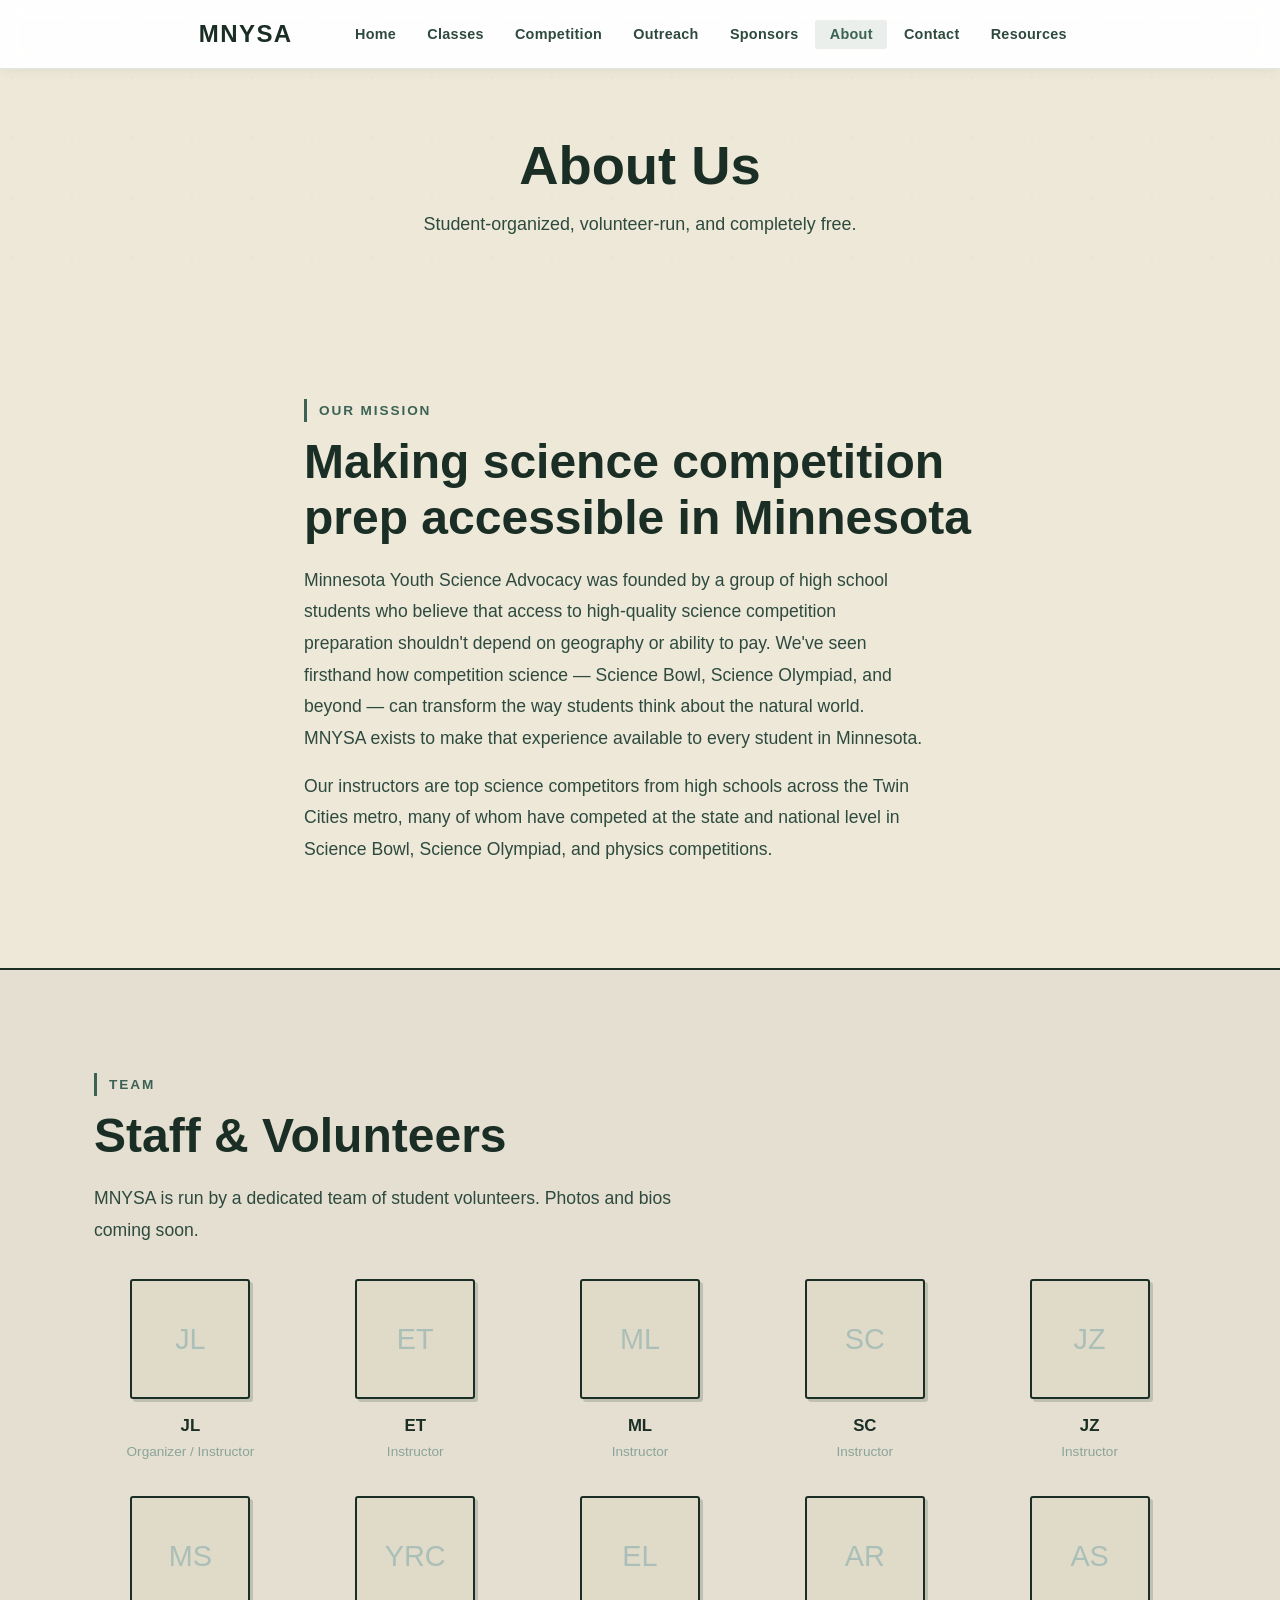
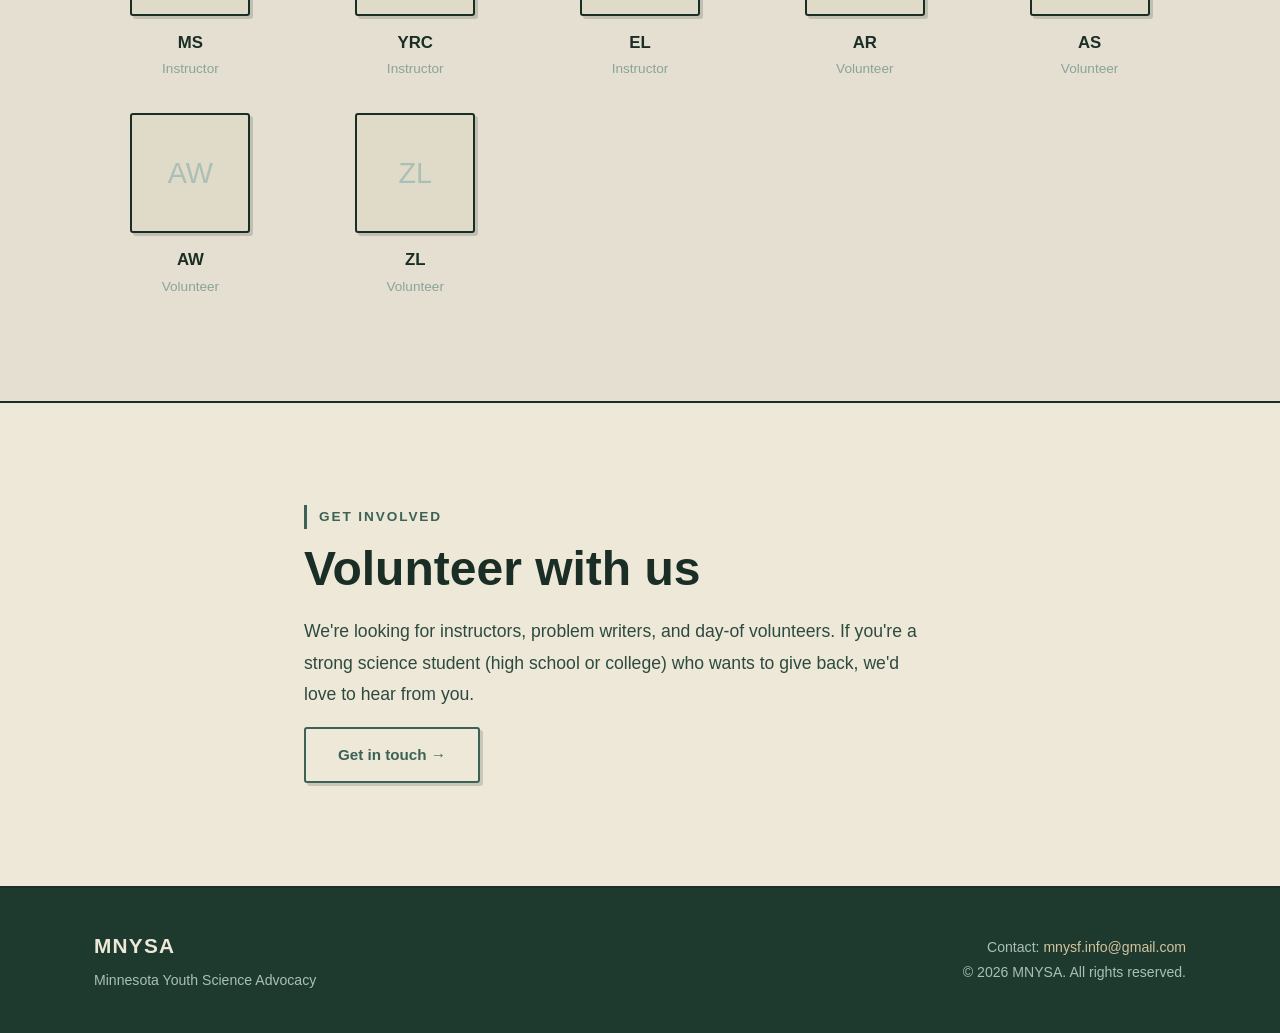
==== about.html @ e08ee631 "4.22 second" ====
<!DOCTYPE html>
<html lang="en">
<head>
    <meta charset="UTF-8">
    <meta name="viewport" content="width=device-width, initial-scale=1.0">
    <title>About — MNYSA</title>
    <link rel="stylesheet" href="styles.css">
    <link rel="stylesheet" href="https://cdn.jsdelivr.net/npm/aos@2.3.4/dist/aos.css">
    <!-- Helvetica Neue / system font stack -->
</head>
<body>
    <nav class="navbar">
        <div class="nav-inner">
            <a href="index.html" class="nav-logo"><span class="logo-mark">MNYSA</span></a>
            <button class="nav-toggle" aria-label="Toggle menu"><span></span><span></span><span></span></button>
            <ul class="nav-links">
                <li><a href="index.html">Home</a></li>
                <li><a href="classes.html">Classes</a></li>
                <li><a href="competition.html">Competition</a></li>
                <li><a href="outreach.html">Outreach</a></li>
                <li><a href="sponsors.html">Sponsors</a></li>
                <li><a href="about.html" class="active">About</a></li>
                <li><a href="contact.html">Contact</a></li>
                <li><a href="resources.html">Resources</a></li>
            </ul>
        </div>
    </nav>

    <div class="page-header">
        <div class="hero-bg-pattern"></div>
        <div class="page-header-content">
            <h1>About Us</h1>
            <p>Student-organized, volunteer-run, and completely free.</p>
        </div>
    </div>

    <section class="content-section">
        <div class="content-narrow">
            <p class="section-eyebrow">Our Mission</p>
            <h2 class="section-heading">Making science competition prep accessible in Minnesota</h2>
            <p class="body-text">Minnesota Youth Science Advocacy was founded by a group of high school students who believe that access to high-quality science competition preparation shouldn't depend on geography or ability to pay. We've seen firsthand how competition science — Science Bowl, Science Olympiad, and beyond — can transform the way students think about the natural world. MNYSA exists to make that experience available to every student in Minnesota.</p>
            <p class="body-text" style="margin-top: 1rem;">Our instructors are top science competitors from high schools across the Twin Cities metro, many of whom have competed at the state and national level in Science Bowl, Science Olympiad, and physics competitions.</p>
        </div>
    </section>

    <section class="content-section">
        <div class="container">
            <p class="section-eyebrow">Team</p>
            <h2 class="section-heading">Staff &amp; Volunteers</h2>
            <p class="body-text">MNYSA is run by a dedicated team of student volunteers. Photos and bios coming soon.</p>

            <div class="staff-grid">
                <!-- Replace these placeholders with real staff as you confirm volunteers -->
                <div class="staff-card">
                    <div class="staff-photo-placeholder">JL</div>
                    <h3>JL</h3>
                    <p>Organizer / Instructor</p>
                </div>
                <div class="staff-card">
                    <div class="staff-photo-placeholder">ET</div>
                    <h3>ET</h3>
                    <p>Instructor</p>
                </div>
                <div class="staff-card">
                    <div class="staff-photo-placeholder">ML</div>
                    <h3>ML</h3>
                    <p>Instructor</p>
                </div>
                <div class="staff-card">
                    <div class="staff-photo-placeholder">SC</div>
                    <h3>SC</h3>
                    <p>Instructor</p>
                </div>
                <div class="staff-card">
                    <div class="staff-photo-placeholder">JZ</div>
                    <h3>JZ</h3>
                    <p>Instructor</p>
                </div>
                <div class="staff-card">
                    <div class="staff-photo-placeholder">MS</div>
                    <h3>MS</h3>
                    <p>Instructor</p>
                </div>
                <div class="staff-card">
                    <div class="staff-photo-placeholder">YRC</div>
                    <h3>YRC</h3>
                    <p>Instructor</p>
                </div>
                <div class="staff-card">
                    <div class="staff-photo-placeholder">EL</div>
                    <h3>EL</h3>
                    <p>Instructor</p>
                </div>
                <div class="staff-card">
                    <div class="staff-photo-placeholder">AR</div>
                    <h3>AR</h3>
                    <p>Volunteer</p>
                </div>
                <div class="staff-card">
                    <div class="staff-photo-placeholder">AS</div>
                    <h3>AS</h3>
                    <p>Volunteer</p>
                </div>
                <div class="staff-card">
                    <div class="staff-photo-placeholder">AW</div>
                    <h3>AW</h3>
                    <p>Volunteer</p>
                </div>
                <div class="staff-card">
                    <div class="staff-photo-placeholder">ZL</div>
                    <h3>ZL</h3>
                    <p>Volunteer</p>
                </div>
            </div>
        </div>
    </section>

    <section class="content-section">
        <div class="content-narrow">
            <p class="section-eyebrow">Get Involved</p>
            <h2 class="section-heading">Volunteer with us</h2>
            <p class="body-text">We're looking for instructors, problem writers, and day-of volunteers. If you're a strong science student (high school or college) who wants to give back, we'd love to hear from you.</p>
            <a href="contact.html" class="btn btn-secondary" style="margin-top: 1rem;">Get in touch &rarr;</a>
        </div>
    </section>

    <footer class="footer">
        <div class="container footer-inner">
            <div class="footer-left">
                <span class="logo-mark">MNYSA</span>
                <p>Minnesota Youth Science Advocacy</p>
            </div>
            <div class="footer-right">
                <p>Contact: <a href="mailto:mnysf.info@gmail.com">mnysf.info@gmail.com</a></p>
                <p>&copy; 2026 MNYSA. All rights reserved.</p>
            </div>
        </div>
    </footer>
    <script src="https://cdn.jsdelivr.net/npm/aos@2.3.4/dist/aos.js"></script>
    <script src="main.js"></script>
</body>
</html>
---- styles.css ----
/* ======================================================
   MNYSA — Minnesota Youth Science Advocacy
   Soft Brutalism × Editorial Bone
   Palette: Forest Green, Sage, Sand, Warm Bone
   Typography: Playfair Display + Source Serif 4 + DM Sans
   ====================================================== */

:root {
    /* Core Palette — warm bone/yellowish backgrounds */
    --cream:        #EDE8D8;
    --cream-dark:   #E0DAC8;
    --terracotta:   #3B6255;
    --terracotta-d: #2D4D42;
    --gold:         #D2C49E;
    --gold-muted:   #C4B68E;
    --espresso:     #1E3A2F;
    --espresso-l:   #2E4A3F;
    --warm-gray:    #8BA49A;
    --warm-gray-l:  #AABFB7;
    --parchment:    #E4DFD0;
    --ink:          #1A2E25;

    /* Brutalism accents */
    --border-thick: 2.5px solid var(--ink);
    --border-medium: 2px solid rgba(30, 58, 47, 0.15);
    --shadow-brutal: 4px 4px 0 var(--ink);
    --shadow-brutal-sm: 3px 3px 0 rgba(30, 58, 47, 0.18);
    --shadow-brutal-hover: 6px 6px 0 var(--ink);

    /* Typography */
    --font-display: 'Helvetica Neue', Helvetica, Arial, sans-serif;
    --font-body:    'Helvetica Neue', Helvetica, Arial, sans-serif;
    --font-ui:      'Helvetica Neue', Helvetica, Arial, sans-serif;

    /* Spacing */
    --section-pad: clamp(3.5rem, 8vw, 7rem);
    --container-max: 1140px;

    /* Misc */
    --radius: 3px;
    --radius-lg: 6px;
    --transition: 0.25s ease;
}

/* ---- Reset & Base ---- */
*, *::before, *::after { box-sizing: border-box; margin: 0; padding: 0; }

html { scroll-behavior: smooth; }

body {
    font-family: var(--font-body);
    color: var(--espresso);
    background: var(--cream);
    font-size: 18px;
    line-height: 1.75;
    -webkit-font-smoothing: antialiased;
}

img { max-width: 100%; display: block; }
a { color: var(--terracotta); text-decoration: none; transition: color var(--transition); }
a:hover { color: var(--terracotta-d); }

ul { list-style: none; }

.container {
    max-width: var(--container-max);
    margin: 0 auto;
    padding: 0 1.5rem;
}

/* ---- Typography ---- */
.section-eyebrow {
    font-family: var(--font-ui);
    font-weight: 700;
    font-size: 0.85rem;
    letter-spacing: 0.14em;
    text-transform: uppercase;
    color: var(--terracotta);
    margin-bottom: 0.75rem;
    border-left: 3px solid var(--terracotta);
    padding-left: 0.75rem;
}

.section-heading {
    font-family: var(--font-display);
    font-weight: 700;
    font-size: clamp(2rem, 4.5vw, 3rem);
    line-height: 1.15;
    color: var(--ink);
    margin-bottom: 1.25rem;
}

.body-text {
    font-family: var(--font-body);
    font-size: 1.1rem;
    line-height: 1.8;
    color: var(--espresso-l);
    max-width: 620px;
}

/* ---- Buttons ---- */
.btn {
    display: inline-block;
    font-family: var(--font-ui);
    font-weight: 600;
    font-size: 0.95rem;
    padding: 0.8rem 2rem;
    border-radius: var(--radius);
    transition: all var(--transition);
    cursor: pointer;
    border: 2px solid var(--ink);
}

.btn-primary {
    background: var(--terracotta);
    color: #fff;
    border-color: var(--terracotta);
    box-shadow: var(--shadow-brutal-sm);
}
.btn-primary:hover {
    background: var(--terracotta-d);
    color: #fff;
    transform: translate(-2px, -2px);
    box-shadow: var(--shadow-brutal-hover);
}

.btn-secondary {
    background: transparent;
    color: var(--terracotta);
    border: 2px solid var(--terracotta);
    box-shadow: var(--shadow-brutal-sm);
}
.btn-secondary:hover {
    background: var(--terracotta);
    color: #fff;
    transform: translate(-2px, -2px);
    box-shadow: var(--shadow-brutal-hover);
}

/* ---- Navbar ---- */
.navbar {
    position: fixed;
    top: 0;
    left: 0;
    right: 0;
    z-index: 1000;
    background: rgba(255, 255, 255, 0.96);
    backdrop-filter: blur(8px);
    -webkit-backdrop-filter: blur(8px);
    border-bottom: 1.5px solid rgba(30, 58, 47, 0.12);
    box-shadow: 0 1px 12px rgba(30, 58, 47, 0.06);
}

.nav-inner {
    max-width: var(--container-max);
    margin: 0 auto;
    padding: 0 1.5rem;
    display: flex;
    align-items: center;
    justify-content: center;
    height: 68px;
    gap: 3rem;
}

.nav-logo { display: flex; align-items: center; gap: 0.5rem; }

.logo-mark {
    font-family: var(--font-display);
    font-weight: 700;
    font-size: 1.5rem;
    color: var(--ink);
    letter-spacing: 0.06em;
}

.nav-links {
    display: flex;
    gap: 0.15rem;
    align-items: center;
}

.nav-links a {
    font-family: var(--font-ui);
    font-weight: 600;
    font-size: 0.9rem;
    color: var(--espresso-l);
    padding: 0.4rem 0.9rem;
    border-radius: var(--radius);
    transition: all var(--transition);
    letter-spacing: 0.02em;
}

.nav-links a:hover,
.nav-links a.active {
    color: var(--terracotta);
    background: rgba(59, 98, 85, 0.1);
}

.nav-toggle { display: none; background: none; border: none; cursor: pointer; padding: 0.5rem; }
.nav-toggle span {
    display: block;
    width: 24px;
    height: 2.5px;
    background: var(--espresso);
    margin: 5px 0;
    transition: var(--transition);
    border-radius: 0;
}

/* ---- Hero ---- */
.hero {
    position: relative;
    min-height: 100vh;
    display: flex;
    align-items: center;
    padding: 6rem 1.5rem 4rem;
    text-align: left;
    overflow: hidden;
    background: var(--ink);
}

.hero-slideshow {
    position: absolute;
    inset: 0;
    z-index: 0;
}

.hero-slideshow img {
    position: absolute;
    inset: 0;
    width: 100%;
    height: 100%;
    object-fit: cover;
    opacity: 0;
    transition: opacity 1.2s ease;
}

.hero-slideshow img.active {
    opacity: 1;
}

.hero-overlay {
    position: absolute;
    inset: 0;
    background: rgba(26, 46, 37, 0.55);
    z-index: 1;
}

.hero-bg-pattern {
    position: absolute;
    inset: 0;
    opacity: 0.04;
    z-index: 2;
    background-image:
        radial-gradient(circle at 20% 30%, var(--terracotta) 1.5px, transparent 1.5px),
        radial-gradient(circle at 80% 70%, var(--gold) 1.5px, transparent 1.5px),
        radial-gradient(circle at 50% 50%, var(--espresso) 0.5px, transparent 0.5px);
    background-size: 60px 60px, 80px 80px, 30px 30px;
}

.hero-content {
    position: relative;
    z-index: 3;
    max-width: var(--container-max);
    margin: 0 auto;
    padding: 0 1.5rem;
}

.hero-eyebrow {
    font-family: var(--font-ui);
    font-weight: 600;
    font-size: 0.9rem;
    letter-spacing: 0.15em;
    text-transform: uppercase;
    color: var(--gold);
    margin-bottom: 1.5rem;
}

.hero-title {
    font-family: var(--font-display);
    font-weight: 800;
    font-size: clamp(3.2rem, 8vw, 5.8rem);
    line-height: 1.02;
    color: #fff;
    margin-bottom: 1.25rem;
    letter-spacing: -0.02em;
    max-width: 700px;
    text-shadow: 0 2px 12px rgba(0,0,0,0.3);
}

.hero-subtitle {
    font-family: var(--font-body);
    font-size: 1.2rem;
    line-height: 1.7;
    color: rgba(255,255,255,0.88);
    max-width: 520px;
    margin: 0 0 2.5rem;
}

.hero-actions {
    display: flex;
    gap: 1rem;
    justify-content: flex-start;
    flex-wrap: wrap;
    margin-bottom: 3rem;
}

.hero-dates {
    display: flex;
    gap: 1.5rem;
    justify-content: flex-start;
}

.date-card {
    background: rgba(255,255,255,0.12);
    backdrop-filter: blur(8px);
    -webkit-backdrop-filter: blur(8px);
    border: 2px solid rgba(255,255,255,0.25);
    border-radius: var(--radius);
    padding: 1rem 1.75rem;
    display: flex;
    flex-direction: column;
    align-items: center;
    box-shadow: var(--shadow-brutal-sm);
}

.date-label {
    font-family: var(--font-ui);
    font-size: 0.8rem;
    font-weight: 700;
    text-transform: uppercase;
    letter-spacing: 0.12em;
    color: var(--gold);
}

.date-value {
    font-family: var(--font-display);
    font-weight: 600;
    font-size: 1.2rem;
    color: #fff;
}

/* ---- Sections ---- */
.section {
    padding: var(--section-pad) 0;
}

.section-about-home {
    background: var(--parchment);
    border-top: var(--border-thick);
    border-bottom: var(--border-thick);
}

.two-col {
    display: grid;
    grid-template-columns: 1fr 1fr;
    gap: 3.5rem;
    align-items: center;
}

.two-col.reverse { direction: rtl; }
.two-col.reverse > * { direction: ltr; }

/* Stat Grid */
.stat-grid {
    display: grid;
    grid-template-columns: 1fr 1fr;
    gap: 1rem;
}

.stat-card {
    background: var(--cream);
    border: 2px solid var(--ink);
    border-radius: var(--radius);
    padding: 1.5rem;
    text-align: center;
    box-shadow: var(--shadow-brutal-sm);
}

.stat-number {
    display: block;
    font-family: var(--font-display);
    font-weight: 700;
    font-size: 2.4rem;
    color: var(--terracotta);
    line-height: 1.1;
}

.stat-label {
    display: block;
    font-family: var(--font-ui);
    font-size: 0.82rem;
    font-weight: 600;
    text-transform: uppercase;
    letter-spacing: 0.08em;
    color: var(--warm-gray);
    margin-top: 0.25rem;
}

/* ---- Track Grid ---- */
.section-tracks {
    background: var(--cream);
}

.track-grid {
    display: grid;
    grid-template-columns: repeat(auto-fit, minmax(200px, 1fr));
    gap: 1.25rem;
    margin-top: 2rem;
}

.track-card {
    background: var(--parchment);
    border: 2px solid rgba(30, 58, 47, 0.12);
    border-radius: var(--radius);
    padding: 2rem 1.5rem;
    transition: all var(--transition);
}

.track-card:hover {
    transform: translate(-2px, -3px);
    box-shadow: var(--shadow-brutal);
    border-color: var(--ink);
}

.track-icon {
    font-size: 2.2rem;
    margin-bottom: 0.75rem;
    color: var(--gold-muted);
}

.track-card h3 {
    font-family: var(--font-display);
    font-weight: 700;
    font-size: 1.3rem;
    margin-bottom: 0.75rem;
    color: var(--ink);
}

.track-card ul {
    list-style: none;
}

.track-card li {
    font-family: var(--font-ui);
    font-size: 0.92rem;
    color: var(--warm-gray);
    padding: 0.2rem 0;
    padding-left: 1rem;
    position: relative;
}

.track-card li::before {
    content: '—';
    position: absolute;
    left: 0;
    color: var(--warm-gray-l);
    font-size: 0.75rem;
}

/* ---- Competition Preview ---- */
.section-competition-preview {
    background: var(--parchment);
    border-top: var(--border-thick);
    border-bottom: var(--border-thick);
}

.comp-highlight-card {
    background: var(--espresso);
    border: 2px solid var(--ink);
    border-radius: var(--radius);
    padding: 2rem;
    color: var(--cream);
    box-shadow: var(--shadow-brutal);
}

.comp-detail {
    display: flex;
    justify-content: space-between;
    padding: 0.85rem 0;
    border-bottom: 1px solid rgba(226, 223, 218, 0.12);
}

.comp-detail:last-child { border-bottom: none; }

.comp-detail span {
    font-family: var(--font-ui);
    font-size: 0.9rem;
    color: var(--warm-gray-l);
}

.comp-detail strong {
    font-family: var(--font-ui);
    font-weight: 600;
    font-size: 0.95rem;
    color: var(--cream);
}

/* ---- CTA ---- */
.section-cta {
    background: var(--cream);
    text-align: center;
}

.cta-container {
    max-width: 600px;
}

.cta-container .body-text {
    margin: 0 auto 1.5rem;
}

/* ---- Footer ---- */
.footer {
    background: var(--espresso);
    color: var(--cream);
    padding: 2.5rem 0;
    border-top: var(--border-thick);
}

.footer-inner {
    display: flex;
    justify-content: space-between;
    align-items: center;
    flex-wrap: wrap;
    gap: 1rem;
}

.footer-left .logo-mark {
    color: var(--cream);
    font-size: 1.3rem;
}

.footer-left p {
    font-family: var(--font-ui);
    font-size: 0.88rem;
    color: var(--warm-gray-l);
    margin-top: 0.25rem;
}

.footer-right {
    text-align: right;
}

.footer-right p {
    font-family: var(--font-ui);
    font-size: 0.88rem;
    color: var(--warm-gray-l);
}

.footer-right a {
    color: var(--gold);
}

.footer-right a:hover {
    color: var(--cream);
}

/* ---- Page Header (for inner pages) ---- */
.page-header {
    padding: 8.5rem 1.5rem 3.5rem;
    text-align: center;
    background: var(--cream);
    position: relative;
    overflow: hidden;
}

.page-header .hero-bg-pattern {
    position: absolute;
    inset: 0;
    opacity: 0.035;
    background-image:
        radial-gradient(circle at 20% 30%, var(--terracotta) 1.5px, transparent 1.5px),
        radial-gradient(circle at 80% 70%, var(--gold) 1.5px, transparent 1.5px);
    background-size: 60px 60px, 80px 80px;
}

.page-header-content {
    position: relative;
    max-width: 620px;
    margin: 0 auto;
}

.page-header h1 {
    font-family: var(--font-display);
    font-weight: 700;
    font-size: clamp(2.2rem, 5vw, 3.4rem);
    line-height: 1.12;
    color: var(--ink);
    margin-bottom: 0.75rem;
}

.page-header p {
    font-family: var(--font-body);
    font-size: 1.12rem;
    color: var(--espresso-l);
}

/* ---- Content Blocks (inner pages) ---- */
.content-section {
    padding: var(--section-pad) 0;
}

.content-section:nth-child(even) {
    background: var(--parchment);
    border-top: var(--border-thick);
    border-bottom: var(--border-thick);
}

.content-narrow {
    max-width: 720px;
    margin: 0 auto;
    padding: 0 1.5rem;
}

/* ---- Staff Grid ---- */
.staff-grid {
    display: grid;
    grid-template-columns: repeat(auto-fill, minmax(180px, 1fr));
    gap: 2rem;
    margin-top: 2rem;
}

.staff-card {
    text-align: center;
}

.staff-photo {
    width: 120px;
    height: 120px;
    border-radius: var(--radius);
    object-fit: cover;
    margin: 0 auto 0.75rem;
    border: 2px solid var(--ink);
    background: var(--cream-dark);
    box-shadow: var(--shadow-brutal-sm);
}

.staff-photo-placeholder {
    width: 120px;
    height: 120px;
    border-radius: var(--radius);
    margin: 0 auto 0.75rem;
    background: var(--cream-dark);
    display: flex;
    align-items: center;
    justify-content: center;
    font-family: var(--font-display);
    font-size: 1.8rem;
    color: var(--warm-gray-l);
    border: 2px solid var(--ink);
    box-shadow: var(--shadow-brutal-sm);
}

.staff-card h3 {
    font-family: var(--font-display);
    font-weight: 700;
    font-size: 1.05rem;
    color: var(--ink);
}

.staff-card p {
    font-family: var(--font-ui);
    font-size: 0.85rem;
    color: var(--warm-gray);
}

/* ---- Schedule Table ---- */
.schedule-table {
    width: 100%;
    border-collapse: collapse;
    margin-top: 1.5rem;
    font-family: var(--font-ui);
    font-size: 0.95rem;
    border: 2px solid var(--ink);
}

.schedule-table th {
    text-align: left;
    font-weight: 700;
    font-size: 0.82rem;
    text-transform: uppercase;
    letter-spacing: 0.08em;
    color: var(--ink);
    padding: 0.85rem 1rem;
    border-bottom: 2px solid var(--ink);
    background: var(--cream-dark);
}

.schedule-table td {
    padding: 0.85rem 1rem;
    border-bottom: 1px solid rgba(30, 58, 47, 0.12);
    color: var(--espresso-l);
}

.schedule-table tr:hover td {
    background: rgba(59, 98, 85, 0.06);
}

/* ---- Sponsor Logos ---- */
.sponsor-tier {
    margin-bottom: 3rem;
}

.sponsor-tier h3 {
    font-family: var(--font-display);
    font-weight: 700;
    font-size: 1.4rem;
    color: var(--ink);
    margin-bottom: 1rem;
    text-align: center;
}

.sponsor-logos {
    display: flex;
    flex-wrap: wrap;
    gap: 2rem;
    justify-content: center;
    align-items: center;
}

.sponsor-placeholder {
    background: var(--cream-dark);
    border: 2px dashed var(--warm-gray);
    border-radius: var(--radius);
    padding: 2rem 3rem;
    font-family: var(--font-ui);
    font-size: 0.9rem;
    color: var(--warm-gray);
    text-align: center;
}

/* ---- Sponsor Cards (MNYMMO-style) ---- */
.sponsor-tier-section {
    margin-bottom: 3.5rem;
}

.sponsor-tier-label {
    font-family: var(--font-ui);
    font-weight: 700;
    font-size: 0.78rem;
    letter-spacing: 0.16em;
    text-transform: uppercase;
    color: var(--warm-gray);
    margin-bottom: 1.5rem;
    padding-bottom: 0.6rem;
    border-bottom: 2px solid rgba(30, 58, 47, 0.1);
}

.sponsor-card-grid {
    display: grid;
    gap: 2rem;
}
.sponsor-card-grid.cols-2 { grid-template-columns: repeat(2, 1fr); }
.sponsor-card-grid.cols-3 { grid-template-columns: repeat(3, 1fr); }

.sponsor-card {
    display: flex;
    flex-direction: column;
    align-items: center;
    text-align: center;
    text-decoration: none;
    color: inherit;
    transition: opacity var(--transition);
}
.sponsor-card:hover { opacity: 0.75; color: inherit; }

.sponsor-logo-box {
    width: 100%;
    border: 2px solid rgba(30, 58, 47, 0.1);
    border-radius: var(--radius);
    background: #fff;
    display: flex;
    align-items: center;
    justify-content: center;
    padding: 3rem 2rem;
    margin-bottom: 1rem;
    transition: border-color var(--transition), box-shadow var(--transition);
    min-height: 200px;
}
.sponsor-card:hover .sponsor-logo-box {
    border-color: var(--ink);
    box-shadow: var(--shadow-brutal-sm);
}

.sponsor-logo-box img {
    max-height: 120px;
    max-width: 100%;
    object-fit: contain;
    display: block;
}

.sponsor-logo-box.placeholder-box {
    flex-direction: column;
    gap: 0.5rem;
    background: var(--cream-dark);
    border-style: dashed;
}

.sponsor-placeholder-text {
    font-family: var(--font-ui);
    font-size: 0.82rem;
    color: var(--warm-gray);
}

.sponsor-card h3 {
    font-family: var(--font-display);
    font-weight: 700;
    font-size: 1.05rem;
    color: var(--ink);
    margin-bottom: 0.35rem;
}

.sponsor-card p {
    font-family: var(--font-ui);
    font-size: 0.9rem;
    color: var(--warm-gray);
    line-height: 1.55;
}

.become-sponsor-block {
    background: var(--espresso);
    border: 2px solid var(--ink);
    border-radius: var(--radius);
    padding: 2.5rem;
    color: var(--cream);
    margin-top: 1rem;
    box-shadow: var(--shadow-brutal);
}

.become-sponsor-block h2 {
    font-family: var(--font-display);
    font-weight: 700;
    font-size: 1.6rem;
    color: #fff;
    margin-bottom: 0.75rem;
}

.become-sponsor-block p {
    font-family: var(--font-body);
    font-size: 1rem;
    color: rgba(255,255,255,0.82);
    line-height: 1.7;
    max-width: 520px;
    margin-bottom: 1.5rem;
}

@media (max-width: 640px) {
    .sponsor-card-grid.cols-2,
    .sponsor-card-grid.cols-3 { grid-template-columns: 1fr; }
}

/* ---- Outreach Slider ---- */
.slider-wrap {
    position: relative;
    width: 92%;
    max-width: 1200px;
    margin: 0 auto 3rem;
}

.slider-track {
    position: relative;
    width: 100%;
    aspect-ratio: 16 / 9;
    overflow: hidden;
    border-radius: var(--radius);
    background: var(--ink);
}

.slide {
    position: absolute;
    inset: 0;
    opacity: 0;
    transition: opacity 0.45s ease;
    pointer-events: none;
}

.slide.active {
    opacity: 1;
    pointer-events: auto;
}

.slide img {
    width: 100%;
    height: 100%;
    object-fit: cover;
    display: block;
}

.slide-placeholder {
    display: flex;
    align-items: center;
    justify-content: center;
    background: var(--cream-dark);
    border: 2px dashed rgba(30, 58, 47, 0.2);
    border-radius: var(--radius);
}

.slide-placeholder span {
    font-family: var(--font-ui);
    font-size: 1rem;
    color: var(--warm-gray);
}

.slider-arrow {
    position: absolute;
    top: 50%;
    transform: translateY(-50%);
    background: var(--espresso);
    color: var(--cream);
    border: 2px solid var(--ink);
    border-radius: 50%;
    width: 48px;
    height: 48px;
    font-size: 1.25rem;
    cursor: pointer;
    display: flex;
    align-items: center;
    justify-content: center;
    transition: background var(--transition), box-shadow var(--transition);
    z-index: 10;
    box-shadow: var(--shadow-brutal-sm);
}

.slider-arrow:hover {
    background: var(--ink);
    box-shadow: var(--shadow-brutal);
}

.slider-arrow-left  { left: -24px; }
.slider-arrow-right { right: -24px; }

.slider-dots {
    display: flex;
    justify-content: center;
    gap: 0.5rem;
    margin-top: 1.25rem;
}

.slider-dot {
    width: 10px;
    height: 10px;
    border-radius: 50%;
    border: 2px solid var(--ink);
    background: transparent;
    cursor: pointer;
    transition: background var(--transition);
    padding: 0;
}

.slider-dot.active {
    background: var(--ink);
}

@media (max-width: 640px) {
    .slider-arrow-left  { left: 8px; }
    .slider-arrow-right { right: 8px; }
    .slider-arrow { width: 38px; height: 38px; font-size: 1rem; }
}

/* ---- Contact Form Styles ---- */
.contact-info-grid {
    display: grid;
    grid-template-columns: 1fr 1fr;
    gap: 2rem;
    margin-top: 2rem;
}

.contact-card {
    background: var(--parchment);
    border: 2px solid rgba(30, 58, 47, 0.12);
    border-radius: var(--radius);
    padding: 2rem;
    transition: all var(--transition);
}

.contact-card:hover {
    border-color: var(--ink);
    box-shadow: var(--shadow-brutal-sm);
}

.contact-card h3 {
    font-family: var(--font-display);
    font-weight: 700;
    font-size: 1.15rem;
    color: var(--ink);
    margin-bottom: 0.5rem;
}

.contact-card p, .contact-card a {
    font-family: var(--font-ui);
    font-size: 0.95rem;
    color: var(--warm-gray);
}

/* ---- Resource Links ---- */
.resource-list {
    margin-top: 1.5rem;
}

.resource-item {
    display: flex;
    justify-content: space-between;
    align-items: center;
    padding: 1.1rem 1.25rem;
    background: var(--parchment);
    border: 2px solid rgba(30, 58, 47, 0.1);
    border-radius: var(--radius);
    margin-bottom: 0.75rem;
    transition: all var(--transition);
}

.resource-item:hover {
    border-color: var(--ink);
    transform: translate(-2px, -2px);
    box-shadow: var(--shadow-brutal-sm);
}

.resource-item-info h4 {
    font-family: var(--font-display);
    font-weight: 700;
    font-size: 1.05rem;
    color: var(--ink);
}

.resource-item-info p {
    font-family: var(--font-ui);
    font-size: 0.88rem;
    color: var(--warm-gray);
}

.resource-item a {
    font-family: var(--font-ui);
    font-weight: 600;
    font-size: 0.9rem;
    color: var(--terracotta);
    white-space: nowrap;
}

/* ---- Class detail page ---- */
.class-detail-card {
    background: var(--parchment);
    border: 2px solid rgba(30, 58, 47, 0.1);
    border-radius: var(--radius);
    padding: 2rem;
    margin-bottom: 1.5rem;
    transition: all var(--transition);
}

.class-detail-card:hover {
    border-color: var(--ink);
    box-shadow: var(--shadow-brutal-sm);
}

.class-detail-card h3 {
    font-family: var(--font-display);
    font-weight: 700;
    font-size: 1.3rem;
    color: var(--ink);
    margin-bottom: 0.5rem;
}

.class-detail-card .session-list {
    margin-top: 0.75rem;
}

.class-detail-card .session-list li {
    font-family: var(--font-ui);
    font-size: 0.95rem;
    color: var(--espresso-l);
    padding: 0.3rem 0 0.3rem 1.25rem;
    position: relative;
}

.class-detail-card .session-list li::before {
    content: '';
    position: absolute;
    left: 0;
    top: 50%;
    width: 7px;
    height: 7px;
    border-radius: 0;
    background: var(--terracotta);
    transform: translateY(-50%);
}

/* ---- Responsive ---- */
@media (max-width: 768px) {
    .nav-inner {
        justify-content: space-between;
    }

    .nav-links {
        display: none;
        position: absolute;
        top: 68px;
        left: 0;
        right: 0;
        background: #fff;
        flex-direction: column;
        padding: 1rem;
        border-bottom: 1.5px solid rgba(30, 58, 47, 0.12);
        box-shadow: 0 8px 16px rgba(30, 58, 47, 0.08);
    }

    .nav-links.open { display: flex; }

    .nav-toggle { display: block; }

    .two-col, .two-col.reverse {
        grid-template-columns: 1fr;
        direction: ltr;
    }

    .hero { padding: 8.5rem 1.5rem 3rem; }

    .hero-title { font-size: clamp(2.2rem, 8vw, 3.2rem); }

    .hero-dates { flex-direction: column; align-items: center; gap: 0.75rem; }

    .track-grid { grid-template-columns: 1fr 1fr; }

    .staff-grid { grid-template-columns: repeat(auto-fill, minmax(140px, 1fr)); }

    .contact-info-grid { grid-template-columns: 1fr; }

    .stat-grid { grid-template-columns: 1fr 1fr; }

    .footer-inner { flex-direction: column; text-align: center; }
    .footer-right { text-align: center; }
}

@media (max-width: 480px) {
    .track-grid { grid-template-columns: 1fr; }
}

/* ---- Animations ---- */
@keyframes fadeUp {
    from { opacity: 0; transform: translateY(24px); }
    to { opacity: 1; transform: translateY(0); }
}

.hero-content {
    animation: fadeUp 0.9s cubic-bezier(0.22, 1, 0.36, 1) forwards;
}

/* ---- Photo Strip (vertical river) ---- */
.photo-strip {
    display: flex;
    flex-direction: column;
    width: 100%;
    overflow: hidden;
    border-top: var(--border-thick);
    border-bottom: var(--border-thick);
}

.photo-strip img {
    width: 100%;
    height: auto;
    display: block;
    filter: brightness(0.9) saturate(1.05);
    transition: filter 0.4s ease;
    cursor: pointer;
}

.photo-strip img:hover {
    filter: brightness(1) saturate(1.15);
}

/* ---- Page Header with Background Image ---- */
.page-header-has-img {
    background-color: var(--ink);
    background-size: cover;
    background-position: center;
    min-height: 320px;
    display: flex;
    align-items: center;
    justify-content: center;
}

.page-header-overlay {
    position: absolute;
    inset: 0;
    background: rgba(26, 46, 37, 0.62);
    z-index: 0;
}

.page-header-has-img .page-header-content {
    position: relative;
    z-index: 1;
}

.page-header-has-img h1 {
    color: #fff;
}

.page-header-has-img p {
    color: rgba(255, 255, 255, 0.88);
}

.page-header-has-img .section-eyebrow {
    color: var(--gold);
    border-color: var(--gold);
}
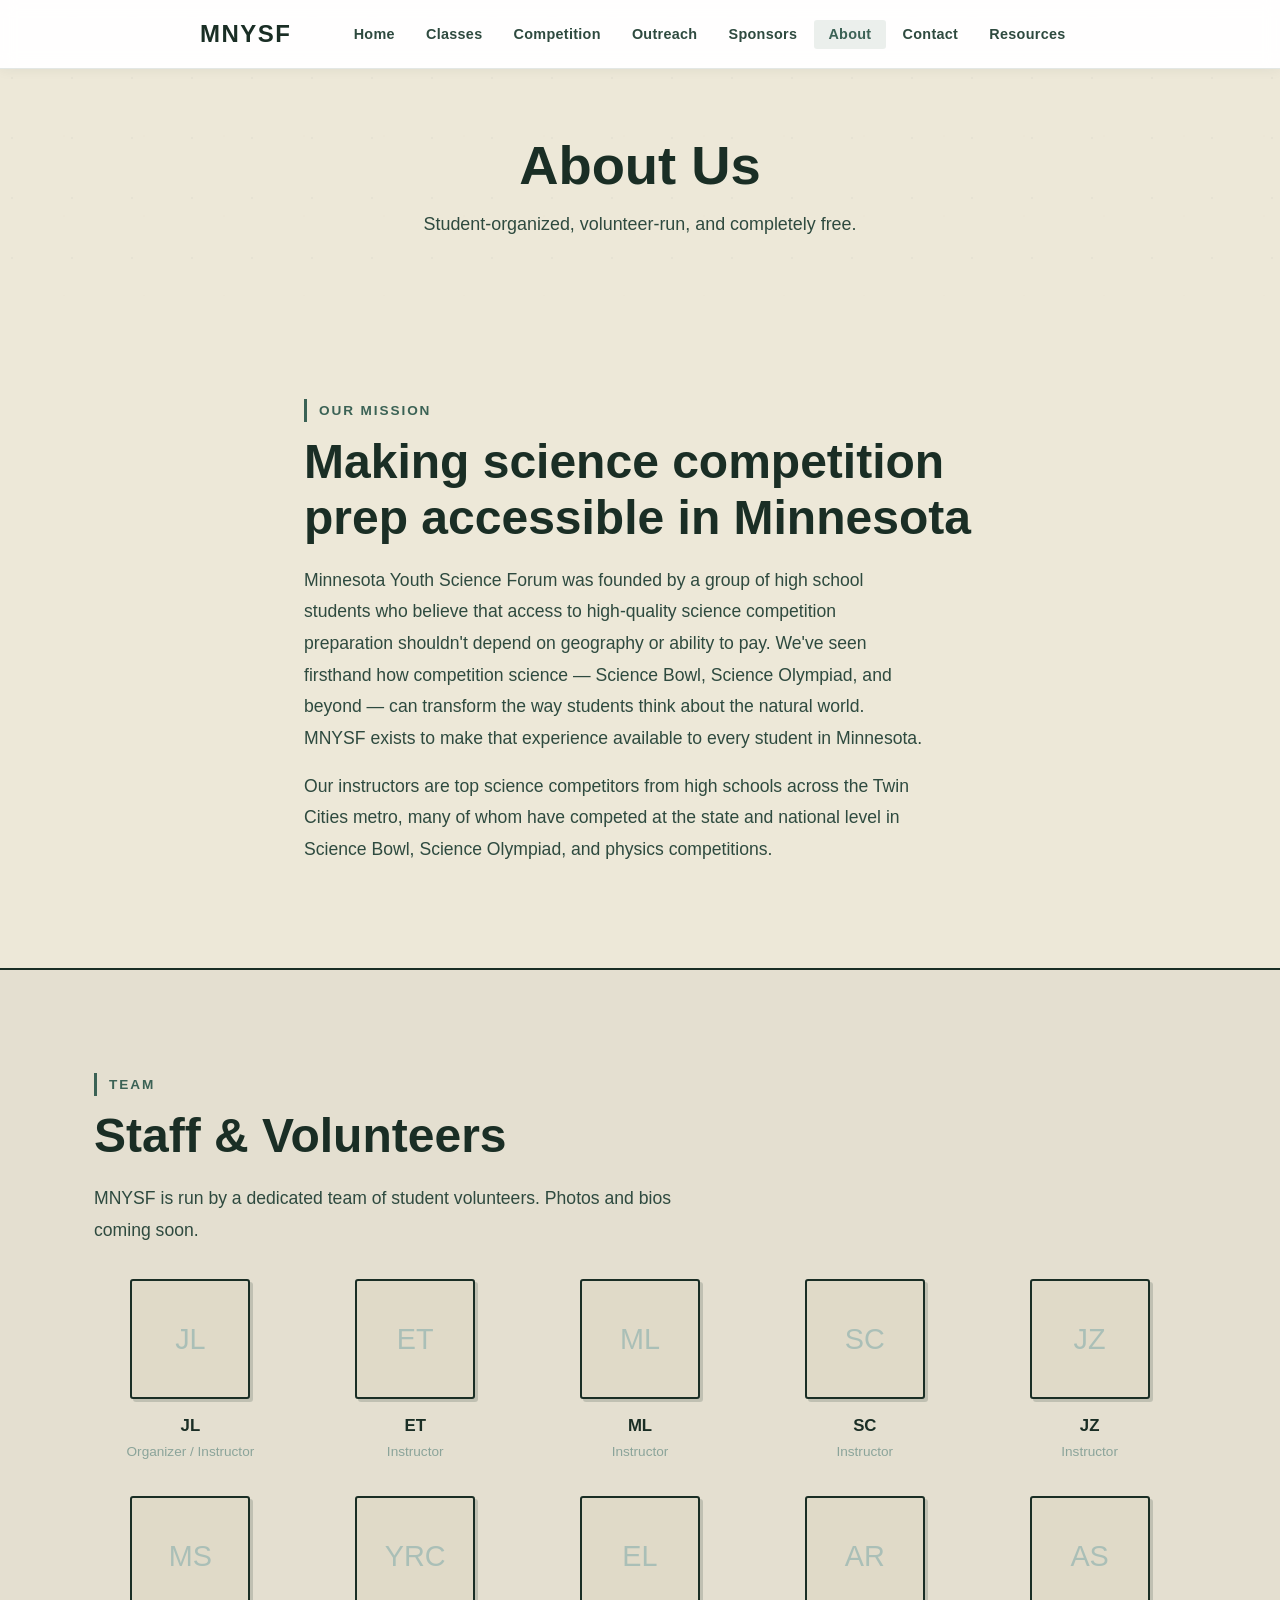
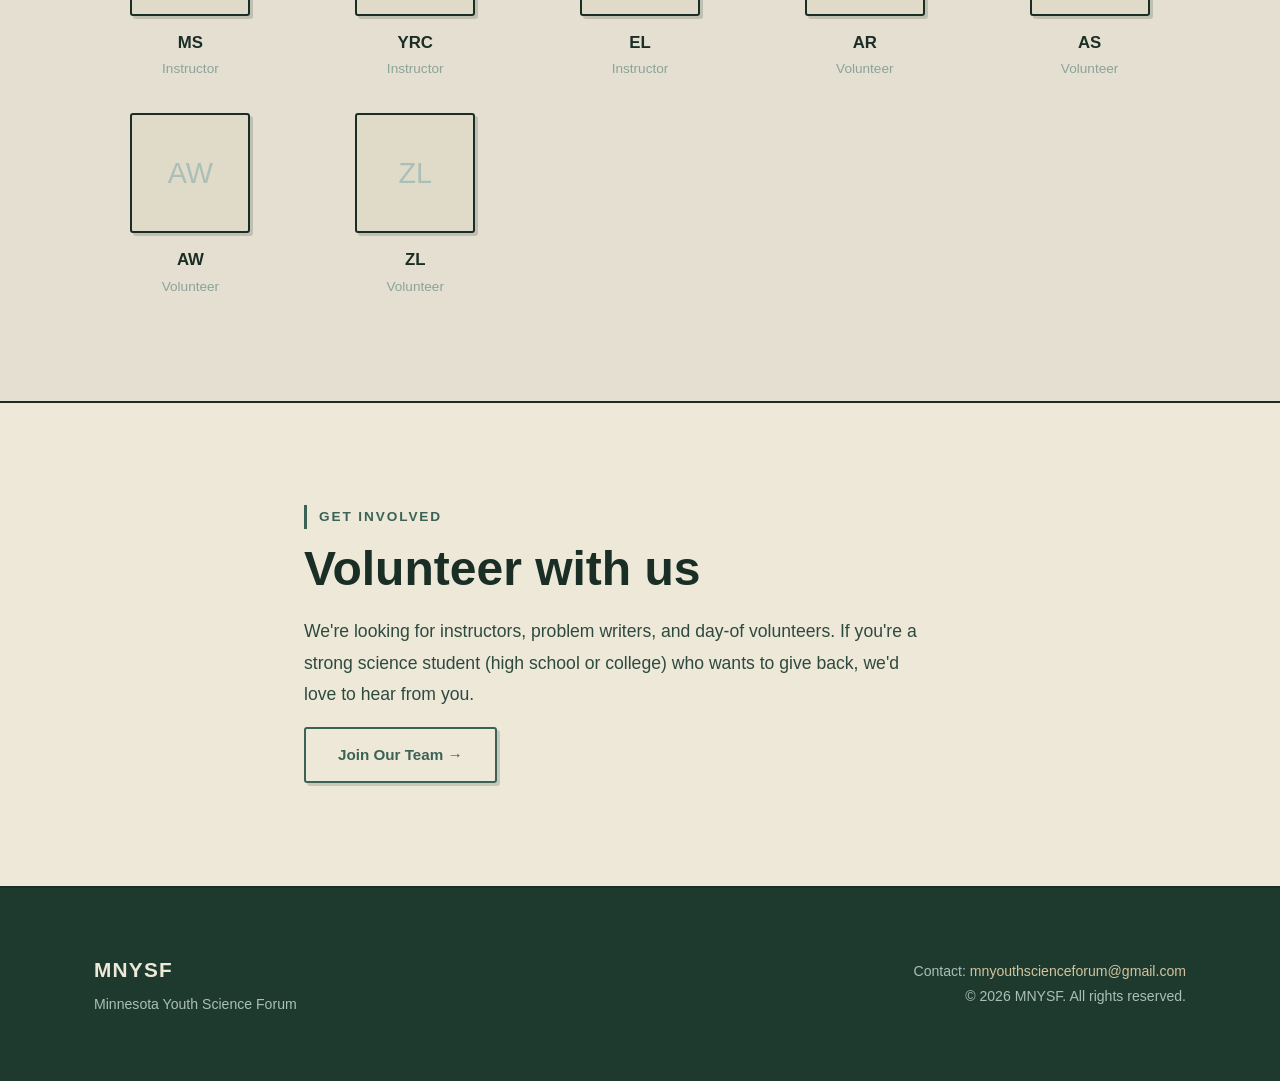
==== commit 28a527f8: "4.23 new" ====
--- a/about.html
+++ b/about.html
@@ -3,7 +3,7 @@
 <head>
     <meta charset="UTF-8">
     <meta name="viewport" content="width=device-width, initial-scale=1.0">
-    <title>About — MNYSA</title>
+    <title>About — MNYSF</title>
     <link rel="stylesheet" href="styles.css">
     <link rel="stylesheet" href="https://cdn.jsdelivr.net/npm/aos@2.3.4/dist/aos.css">
     <!-- Helvetica Neue / system font stack -->
@@ -11,7 +11,7 @@
 <body>
     <nav class="navbar">
         <div class="nav-inner">
-            <a href="index.html" class="nav-logo"><span class="logo-mark">MNYSA</span></a>
+            <a href="index.html" class="nav-logo"><span class="logo-mark">MNYSF</span></a>
             <button class="nav-toggle" aria-label="Toggle menu"><span></span><span></span><span></span></button>
             <ul class="nav-links">
                 <li><a href="index.html">Home</a></li>
@@ -38,7 +38,7 @@
         <div class="content-narrow">
             <p class="section-eyebrow">Our Mission</p>
             <h2 class="section-heading">Making science competition prep accessible in Minnesota</h2>
-            <p class="body-text">Minnesota Youth Science Advocacy was founded by a group of high school students who believe that access to high-quality science competition preparation shouldn't depend on geography or ability to pay. We've seen firsthand how competition science — Science Bowl, Science Olympiad, and beyond — can transform the way students think about the natural world. MNYSA exists to make that experience available to every student in Minnesota.</p>
+            <p class="body-text">Minnesota Youth Science Forum was founded by a group of high school students who believe that access to high-quality science competition preparation shouldn't depend on geography or ability to pay. We've seen firsthand how competition science — Science Bowl, Science Olympiad, and beyond — can transform the way students think about the natural world. MNYSF exists to make that experience available to every student in Minnesota.</p>
             <p class="body-text" style="margin-top: 1rem;">Our instructors are top science competitors from high schools across the Twin Cities metro, many of whom have competed at the state and national level in Science Bowl, Science Olympiad, and physics competitions.</p>
         </div>
     </section>
@@ -47,7 +47,7 @@
         <div class="container">
             <p class="section-eyebrow">Team</p>
             <h2 class="section-heading">Staff &amp; Volunteers</h2>
-            <p class="body-text">MNYSA is run by a dedicated team of student volunteers. Photos and bios coming soon.</p>
+            <p class="body-text">MNYSF is run by a dedicated team of student volunteers. Photos and bios coming soon.</p>
 
             <div class="staff-grid">
                 <!-- Replace these placeholders with real staff as you confirm volunteers -->
@@ -120,19 +120,19 @@
             <p class="section-eyebrow">Get Involved</p>
             <h2 class="section-heading">Volunteer with us</h2>
             <p class="body-text">We're looking for instructors, problem writers, and day-of volunteers. If you're a strong science student (high school or college) who wants to give back, we'd love to hear from you.</p>
-            <a href="contact.html" class="btn btn-secondary" style="margin-top: 1rem;">Get in touch &rarr;</a>
+            <a href="https://docs.google.com/forms/d/e/1FAIpQLSe6mScH0VmfPLHwKda2arSKLAMzh_TLnjF3h6z5n8L7P23cgQ/viewform?usp=publish-editor" class="btn btn-secondary" style="margin-top: 1rem;" target="_blank">Join Our Team &rarr;</a>
         </div>
     </section>
 
     <footer class="footer">
         <div class="container footer-inner">
             <div class="footer-left">
-                <span class="logo-mark">MNYSA</span>
-                <p>Minnesota Youth Science Advocacy</p>
+                <span class="logo-mark">MNYSF</span>
+                <p>Minnesota Youth Science Forum</p>
             </div>
             <div class="footer-right">
-                <p>Contact: <a href="mailto:mnysf.info@gmail.com">mnysf.info@gmail.com</a></p>
-                <p>&copy; 2026 MNYSA. All rights reserved.</p>
+                <p>Contact: <a href="mailto:mnyouthscienceforum@gmail.com">mnyouthscienceforum@gmail.com</a></p>
+                <p>&copy; 2026 MNYSF. All rights reserved.</p>
             </div>
         </div>
     </footer>
--- a/styles.css
+++ b/styles.css
@@ -1,5 +1,5 @@
 /* ======================================================
-   MNYSA — Minnesota Youth Science Advocacy
+   MNYSF — Minnesota Youth Science Forum
    Soft Brutalism × Editorial Bone
    Palette: Forest Green, Sage, Sand, Warm Bone
    Typography: Playfair Display + Source Serif 4 + DM Sans
@@ -513,7 +513,7 @@
 .footer {
     background: var(--espresso);
     color: var(--cream);
-    padding: 2.5rem 0;
+    padding: 4rem 0;
     border-top: var(--border-thick);
 }
 
@@ -1201,3 +1201,168 @@
     color: var(--gold);
     border-color: var(--gold);
 }
+
+/* ---- Resource Card Grid ---- */
+.resource-card-grid {
+    display: grid;
+    grid-template-columns: repeat(3, 1fr);
+    gap: 1.5rem;
+    margin-top: 2rem;
+}
+
+.resource-card {
+    background: #fff;
+    border: 2px solid rgba(30, 58, 47, 0.1);
+    border-radius: var(--radius);
+    padding: 1.75rem 1.5rem;
+    display: flex;
+    flex-direction: column;
+    align-items: center;
+    text-align: center;
+    transition: all var(--transition);
+}
+
+.resource-card:hover {
+    border-color: var(--ink);
+    transform: translate(-2px, -2px);
+    box-shadow: var(--shadow-brutal-sm);
+}
+
+.resource-card-logo-box {
+    width: 100%;
+    min-height: 180px;
+    display: flex;
+    align-items: center;
+    justify-content: center;
+    margin-bottom: 1.25rem;
+    padding: 1.5rem;
+    background: #fff;
+    border: 1.5px solid rgba(30, 58, 47, 0.08);
+    border-radius: var(--radius);
+}
+
+.resource-card-logo-box img {
+    max-height: 120px;
+    max-width: 100%;
+    object-fit: contain;
+}
+
+.resource-card h3 {
+    font-family: var(--font-display);
+    font-weight: 700;
+    font-size: 1.05rem;
+    color: var(--ink);
+    margin-bottom: 0.5rem;
+}
+
+.resource-card p {
+    font-family: var(--font-ui);
+    font-size: 0.9rem;
+    color: var(--warm-gray);
+    line-height: 1.55;
+    margin-bottom: 1rem;
+    flex: 1;
+}
+
+.resource-card-link {
+    font-family: var(--font-ui);
+    font-weight: 600;
+    font-size: 0.9rem;
+    color: var(--terracotta);
+    margin-top: auto;
+}
+
+.resource-card-link:hover {
+    color: var(--terracotta-d);
+}
+
+@media (max-width: 768px) {
+    .resource-card-grid { grid-template-columns: repeat(2, 1fr); }
+}
+
+@media (max-width: 480px) {
+    .resource-card-grid { grid-template-columns: 1fr; }
+}
+
+/* ---- Program Slider ---- */
+.program-slider-section {
+    margin-top: 0;
+}
+
+.program-slider-wrap {
+    position: relative;
+    width: 92%;
+    max-width: 480px;
+    margin: 1.25rem auto 1rem;
+}
+
+.program-slider-track {
+    position: relative;
+    width: 100%;
+    height: 320px;
+    overflow: hidden;
+    border-radius: var(--radius);
+}
+
+.program-slide {
+    position: absolute;
+    inset: 0;
+    opacity: 0;
+    transition: opacity 0.45s ease;
+    pointer-events: none;
+    display: flex;
+    align-items: center;
+    justify-content: center;
+    padding: 0.5rem;
+}
+
+.program-slide.active {
+    opacity: 1;
+    pointer-events: auto;
+}
+
+.program-card {
+    background: var(--parchment);
+    border: 2px solid rgba(30, 58, 47, 0.1);
+    border-radius: var(--radius);
+    padding: 1.25rem 1.5rem 1.1rem;
+    text-align: center;
+    width: 100%;
+    box-shadow: var(--shadow-brutal-sm);
+}
+
+.program-card-logo {
+    width: 100%;
+    min-height: 75px;
+    display: flex;
+    align-items: center;
+    justify-content: center;
+    margin-bottom: 0.85rem;
+    padding: 0.6rem 1rem;
+    background: #fff;
+    border: 1.5px solid rgba(30, 58, 47, 0.08);
+    border-radius: var(--radius);
+}
+
+.program-card-logo img {
+    max-height: 60px;
+    max-width: 100%;
+    object-fit: contain;
+}
+
+.program-card h3 {
+    font-family: var(--font-display);
+    font-weight: 700;
+    font-size: 1rem;
+    color: var(--ink);
+    margin-bottom: 0.4rem;
+}
+
+.program-card p {
+    font-family: var(--font-ui);
+    font-size: 0.85rem;
+    color: var(--warm-gray);
+    line-height: 1.55;
+    max-width: 380px;
+    margin: 0 auto;
+}
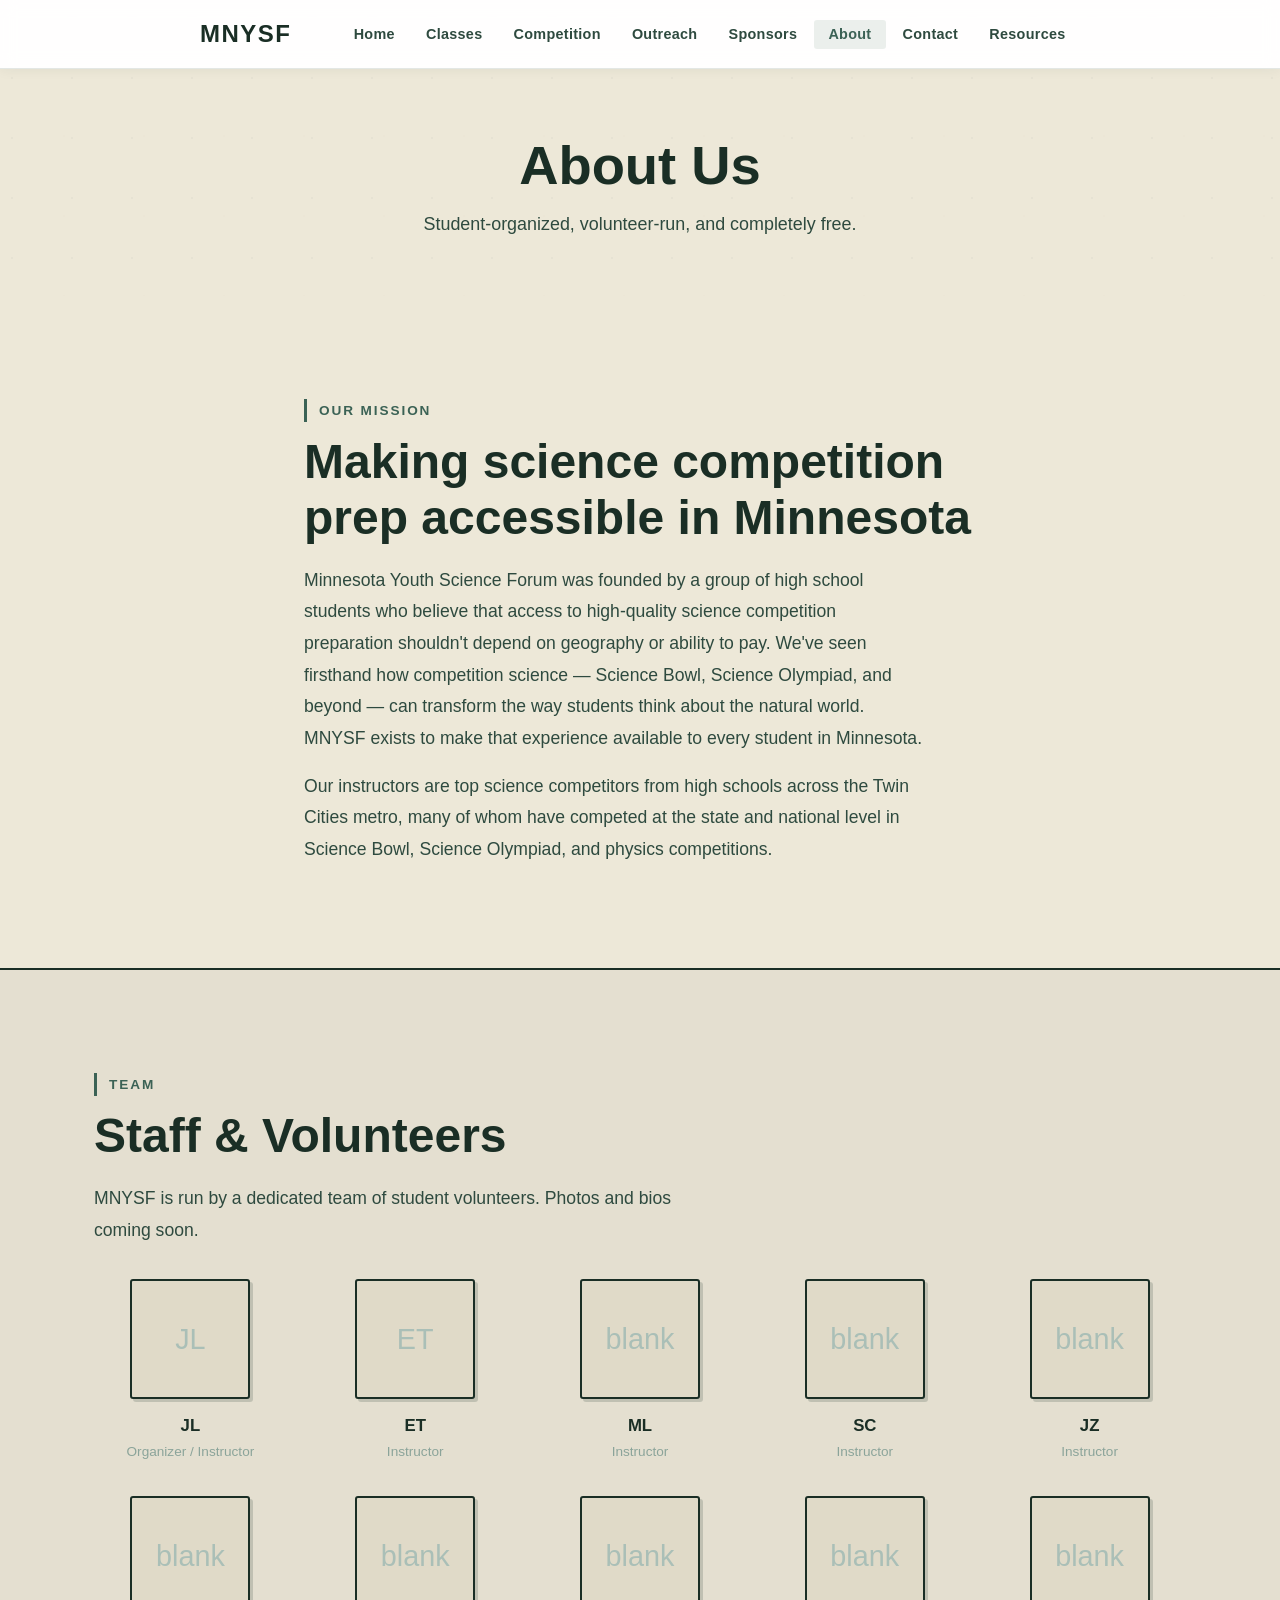
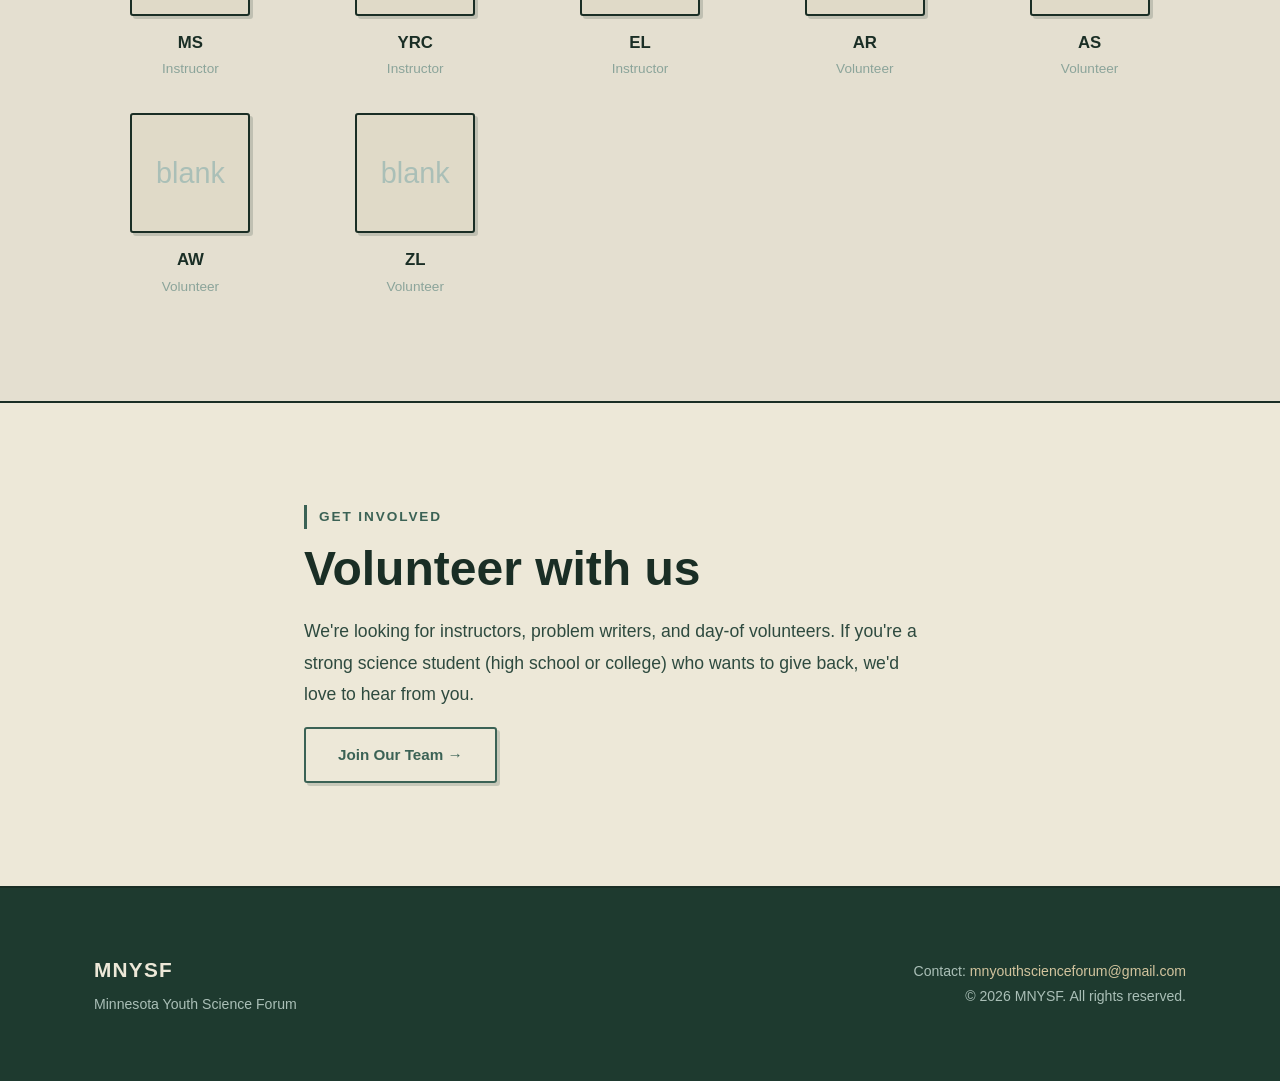
==== commit 1a7db24f: "about section 4.23" ====
--- a/about.html
+++ b/about.html
@@ -62,52 +62,52 @@
                     <p>Instructor</p>
                 </div>
                 <div class="staff-card">
-                    <div class="staff-photo-placeholder">ML</div>
+                    <div class="staff-photo-placeholder">blank</div>
                     <h3>ML</h3>
                     <p>Instructor</p>
                 </div>
                 <div class="staff-card">
-                    <div class="staff-photo-placeholder">SC</div>
+                    <div class="staff-photo-placeholder">blank</div>
                     <h3>SC</h3>
                     <p>Instructor</p>
                 </div>
                 <div class="staff-card">
-                    <div class="staff-photo-placeholder">JZ</div>
+                    <div class="staff-photo-placeholder">blank</div>
                     <h3>JZ</h3>
                     <p>Instructor</p>
                 </div>
                 <div class="staff-card">
-                    <div class="staff-photo-placeholder">MS</div>
+                    <div class="staff-photo-placeholder">blank</div>
                     <h3>MS</h3>
                     <p>Instructor</p>
                 </div>
                 <div class="staff-card">
-                    <div class="staff-photo-placeholder">YRC</div>
+                    <div class="staff-photo-placeholder">blank</div>
                     <h3>YRC</h3>
                     <p>Instructor</p>
                 </div>
                 <div class="staff-card">
-                    <div class="staff-photo-placeholder">EL</div>
+                    <div class="staff-photo-placeholder">blank</div>
                     <h3>EL</h3>
                     <p>Instructor</p>
                 </div>
                 <div class="staff-card">
-                    <div class="staff-photo-placeholder">AR</div>
+                    <div class="staff-photo-placeholder">blank</div>
                     <h3>AR</h3>
                     <p>Volunteer</p>
                 </div>
                 <div class="staff-card">
-                    <div class="staff-photo-placeholder">AS</div>
+                    <div class="staff-photo-placeholder">blank</div>
                     <h3>AS</h3>
                     <p>Volunteer</p>
                 </div>
                 <div class="staff-card">
-                    <div class="staff-photo-placeholder">AW</div>
+                    <div class="staff-photo-placeholder">blank</div>
                     <h3>AW</h3>
                     <p>Volunteer</p>
                 </div>
                 <div class="staff-card">
-                    <div class="staff-photo-placeholder">ZL</div>
+                    <div class="staff-photo-placeholder">blank</div>
                     <h3>ZL</h3>
                     <p>Volunteer</p>
                 </div>
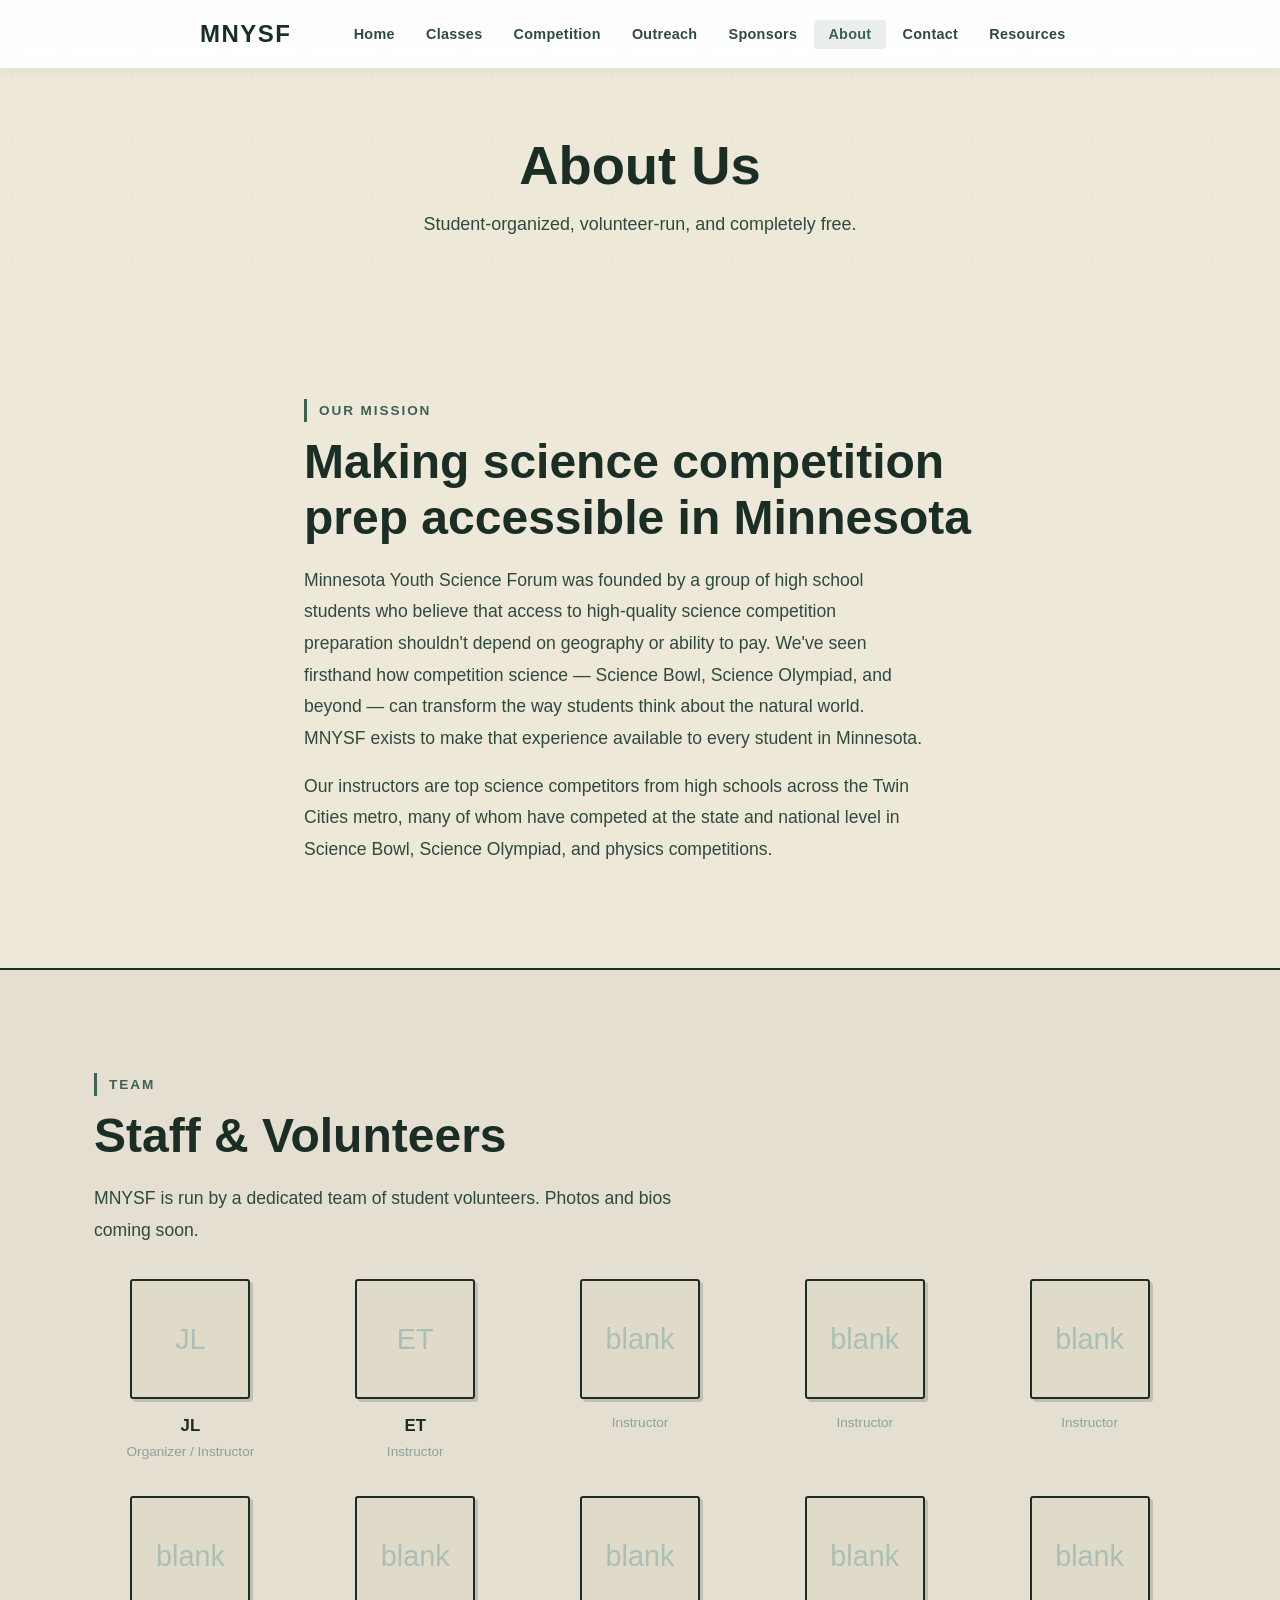
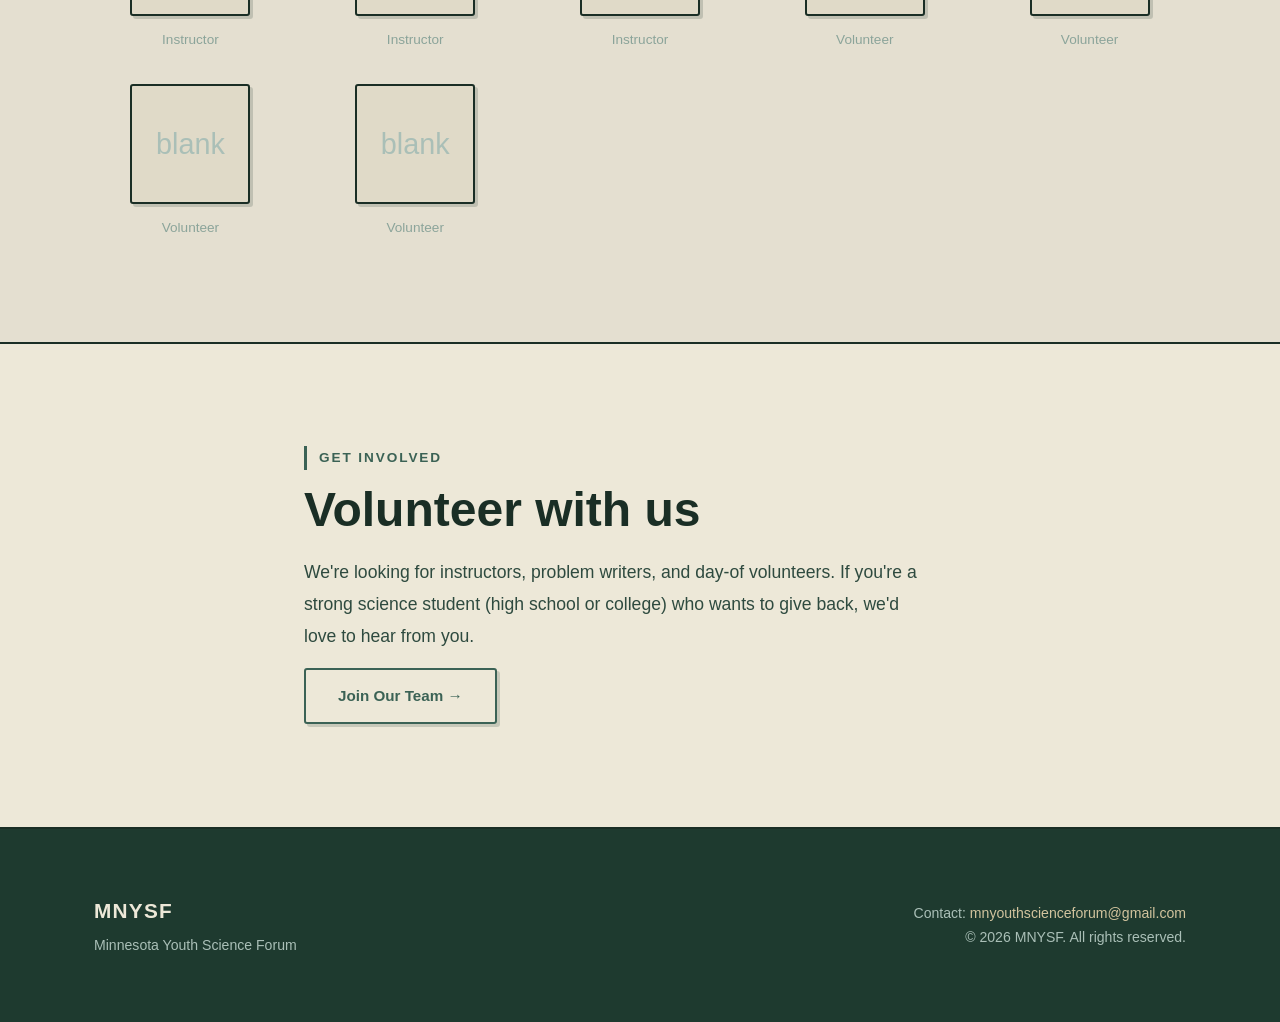
==== commit 7d4de758: "about section 4.23" ====
--- a/about.html
+++ b/about.html
@@ -63,52 +63,52 @@
                 </div>
                 <div class="staff-card">
                     <div class="staff-photo-placeholder">blank</div>
-                    <h3>ML</h3>
+                    <h3></h3>
                     <p>Instructor</p>
                 </div>
                 <div class="staff-card">
                     <div class="staff-photo-placeholder">blank</div>
-                    <h3>SC</h3>
+                    <h3></h3>
                     <p>Instructor</p>
                 </div>
                 <div class="staff-card">
                     <div class="staff-photo-placeholder">blank</div>
-                    <h3>JZ</h3>
+                    <h3></h3>
                     <p>Instructor</p>
                 </div>
                 <div class="staff-card">
                     <div class="staff-photo-placeholder">blank</div>
-                    <h3>MS</h3>
+                    <h3></h3>
                     <p>Instructor</p>
                 </div>
                 <div class="staff-card">
                     <div class="staff-photo-placeholder">blank</div>
-                    <h3>YRC</h3>
+                    <h3></h3>
                     <p>Instructor</p>
                 </div>
                 <div class="staff-card">
                     <div class="staff-photo-placeholder">blank</div>
-                    <h3>EL</h3>
+                    <h3></h3>
                     <p>Instructor</p>
                 </div>
                 <div class="staff-card">
                     <div class="staff-photo-placeholder">blank</div>
-                    <h3>AR</h3>
+                    <h3></h3>
                     <p>Volunteer</p>
                 </div>
                 <div class="staff-card">
                     <div class="staff-photo-placeholder">blank</div>
-                    <h3>AS</h3>
+                    <h3></h3>
                     <p>Volunteer</p>
                 </div>
                 <div class="staff-card">
                     <div class="staff-photo-placeholder">blank</div>
-                    <h3>AW</h3>
+                    <h3></h3>
                     <p>Volunteer</p>
                 </div>
                 <div class="staff-card">
                     <div class="staff-photo-placeholder">blank</div>
-                    <h3>ZL</h3>
+                    <h3></h3>
                     <p>Volunteer</p>
                 </div>
             </div>
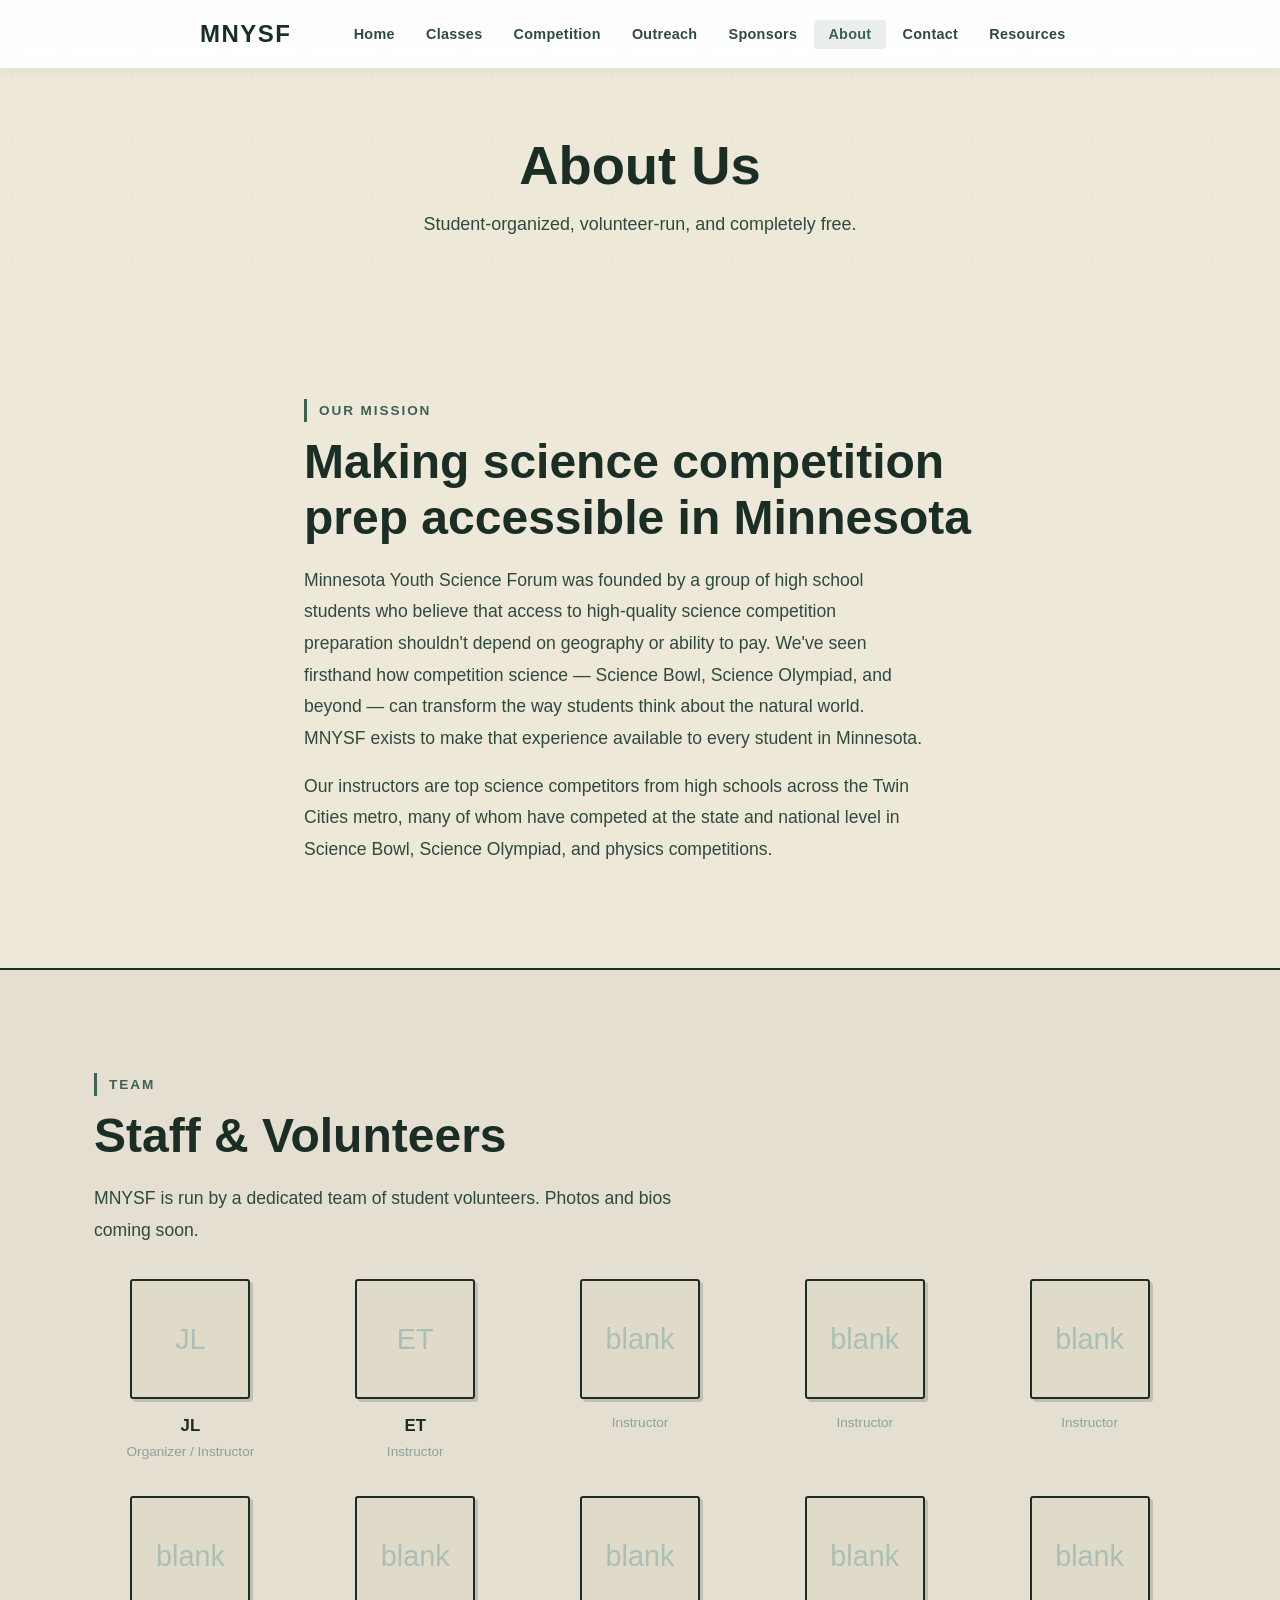
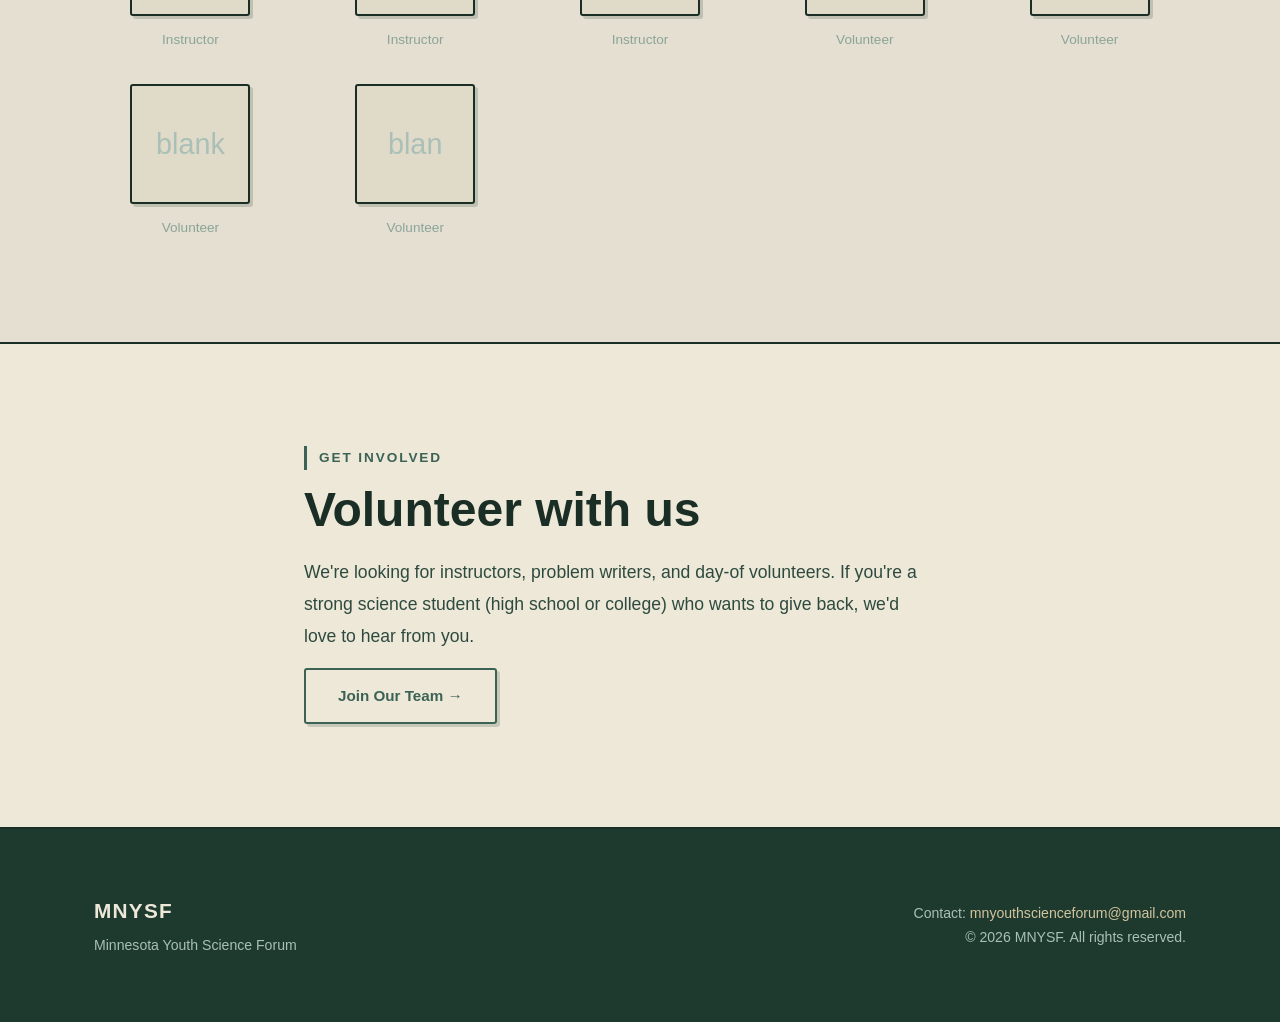
==== commit 92662c7a: "what happened 4.23" ====
--- a/about.html
+++ b/about.html
@@ -107,7 +107,7 @@
                     <p>Volunteer</p>
                 </div>
                 <div class="staff-card">
-                    <div class="staff-photo-placeholder">blank</div>
+                    <div class="staff-photo-placeholder">blan</div>
                     <h3></h3>
                     <p>Volunteer</p>
                 </div>
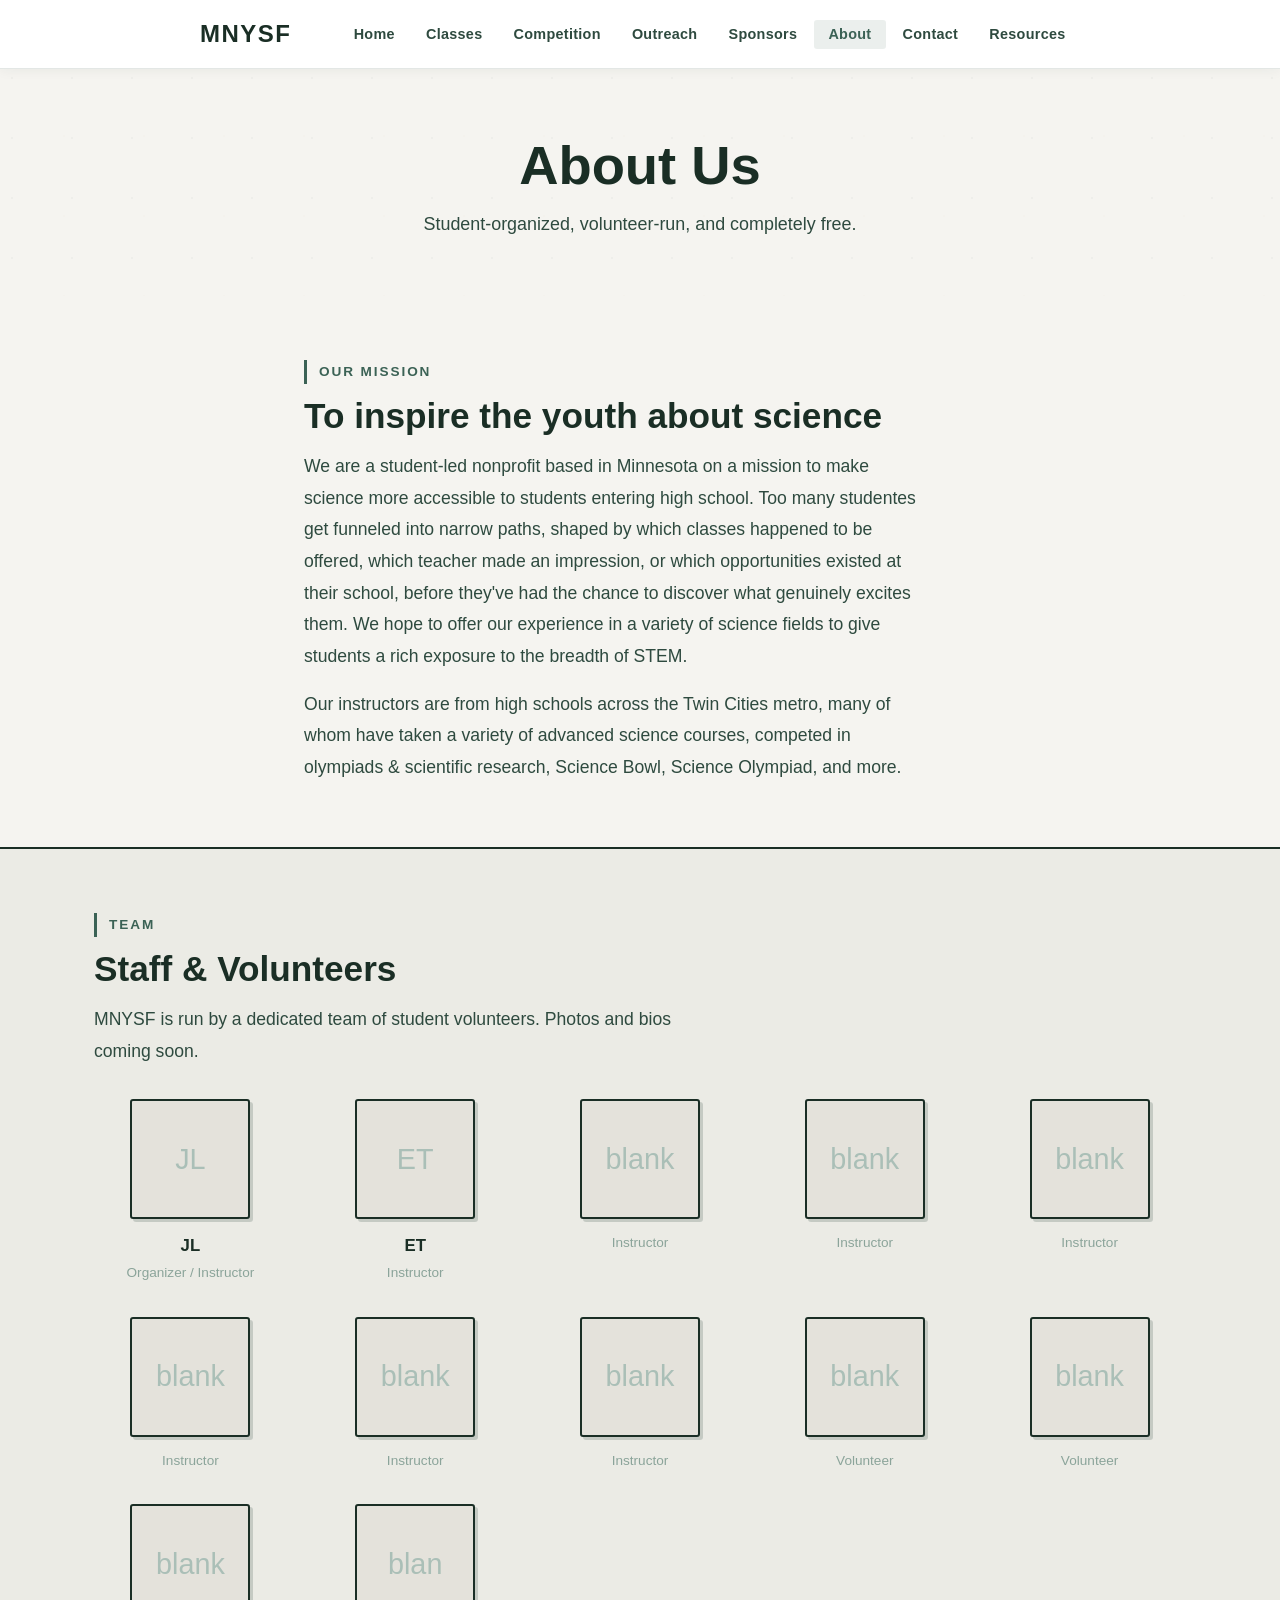
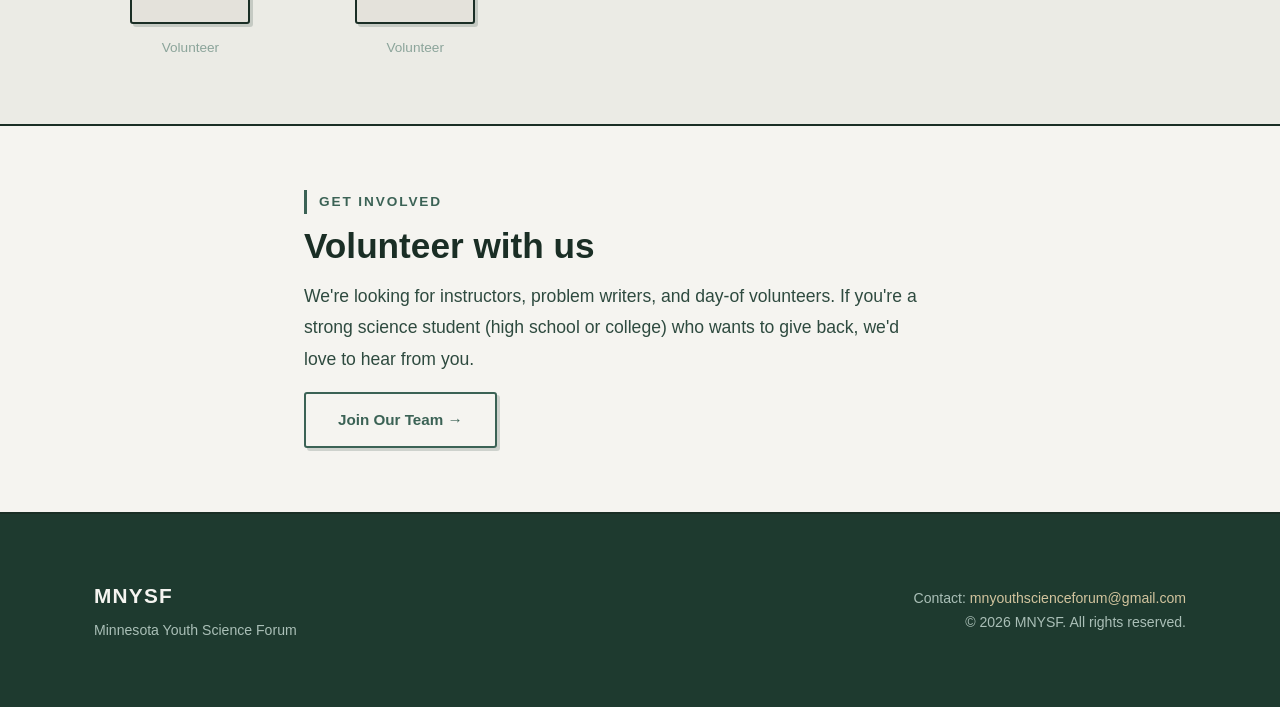
==== commit 89b507b0: "4.23 new background" ====
--- a/about.html
+++ b/about.html
@@ -37,9 +37,10 @@
     <section class="content-section">
         <div class="content-narrow">
             <p class="section-eyebrow">Our Mission</p>
-            <h2 class="section-heading">Making science competition prep accessible in Minnesota</h2>
-            <p class="body-text">Minnesota Youth Science Forum was founded by a group of high school students who believe that access to high-quality science competition preparation shouldn't depend on geography or ability to pay. We've seen firsthand how competition science — Science Bowl, Science Olympiad, and beyond — can transform the way students think about the natural world. MNYSF exists to make that experience available to every student in Minnesota.</p>
-            <p class="body-text" style="margin-top: 1rem;">Our instructors are top science competitors from high schools across the Twin Cities metro, many of whom have competed at the state and national level in Science Bowl, Science Olympiad, and physics competitions.</p>
+            <h2 class="section-heading">To inspire the youth about science</h2>
+            <p class="body-text"> We are a student-led nonprofit based in Minnesota on a mission to make science more accessible to students entering high school. Too many studentes get funneled into narrow paths, shaped by which classes happened to be offered, which teacher made an impression, or which opportunities existed at their school, before they've had the chance to discover what genuinely excites them. We hope to offer our experience in a variety of science fields to give students a rich exposure to the breadth of STEM.
+            </p>
+            <p class="body-text" style="margin-top: 1rem;">Our instructors are from high schools across the Twin Cities metro, many of whom have taken a variety of advanced science courses, competed in olympiads & scientific research, Science Bowl, Science Olympiad, and more.</p>
         </div>
     </section>
 
--- a/styles.css
+++ b/styles.css
@@ -7,8 +7,8 @@
 
 :root {
     /* Core Palette — warm bone/yellowish backgrounds */
-    --cream:        #EDE8D8;
-    --cream-dark:   #E0DAC8;
+    --cream:        #F5F4F0;
+    --cream-dark:   #E4E2DB;
     --terracotta:   #3B6255;
     --terracotta-d: #2D4D42;
     --gold:         #D2C49E;
@@ -17,7 +17,7 @@
     --espresso-l:   #2E4A3F;
     --warm-gray:    #8BA49A;
     --warm-gray-l:  #AABFB7;
-    --parchment:    #E4DFD0;
+    --parchment:    #EBEBE5;
     --ink:          #1A2E25;
 
     /* Brutalism accents */
@@ -33,7 +33,7 @@
     --font-ui:      'Helvetica Neue', Helvetica, Arial, sans-serif;
 
     /* Spacing */
-    --section-pad: clamp(3.5rem, 8vw, 7rem);
+    --section-pad: clamp(2rem, 5vw, 4.5rem);
     --container-max: 1140px;
 
     /* Misc */
@@ -84,10 +84,10 @@
 .section-heading {
     font-family: var(--font-display);
     font-weight: 700;
-    font-size: clamp(2rem, 4.5vw, 3rem);
+    font-size: clamp(1.5rem, 3.2vw, 2.2rem);
     line-height: 1.15;
     color: var(--ink);
-    margin-bottom: 1.25rem;
+    margin-bottom: 0.9rem;
 }
 
 .body-text {
@@ -1037,12 +1037,17 @@
 }
 
 /* ---- Class detail page ---- */
+.class-tracks-grid {
+    display: grid;
+    grid-template-columns: repeat(5, 1fr);
+    gap: 0.75rem;
+}
+
 .class-detail-card {
     background: var(--parchment);
     border: 2px solid rgba(30, 58, 47, 0.1);
     border-radius: var(--radius);
-    padding: 2rem;
-    margin-bottom: 1.5rem;
+    padding: 1.1rem 1.25rem;
     transition: all var(--transition);
 }
 
@@ -1051,23 +1056,34 @@
     box-shadow: var(--shadow-brutal-sm);
 }
 
+.class-detail-card .track-icon {
+    font-size: 1.4rem;
+    margin-bottom: 0.35rem;
+}
+
 .class-detail-card h3 {
     font-family: var(--font-display);
     font-weight: 700;
-    font-size: 1.3rem;
+    font-size: 1.05rem;
     color: var(--ink);
-    margin-bottom: 0.5rem;
+    margin-bottom: 0.3rem;
+}
+
+.class-detail-card .body-text {
+    font-size: 0.82rem;
+    line-height: 1.5;
+    margin-bottom: 0;
 }
 
 .class-detail-card .session-list {
-    margin-top: 0.75rem;
+    margin-top: 0.5rem;
 }
 
 .class-detail-card .session-list li {
     font-family: var(--font-ui);
-    font-size: 0.95rem;
+    font-size: 0.8rem;
     color: var(--espresso-l);
-    padding: 0.3rem 0 0.3rem 1.25rem;
+    padding: 0.18rem 0 0.18rem 1rem;
     position: relative;
 }
 
@@ -1076,14 +1092,26 @@
     position: absolute;
     left: 0;
     top: 50%;
-    width: 7px;
-    height: 7px;
+    width: 6px;
+    height: 6px;
     border-radius: 0;
     background: var(--terracotta);
     transform: translateY(-50%);
 }
 
 /* ---- Responsive ---- */
+@media (max-width: 900px) {
+    .class-tracks-grid {
+        grid-template-columns: repeat(2, 1fr);
+    }
+}
+
+@media (max-width: 480px) {
+    .class-tracks-grid {
+        grid-template-columns: 1fr;
+    }
+}
+
 @media (max-width: 768px) {
     .nav-inner {
         justify-content: space-between;
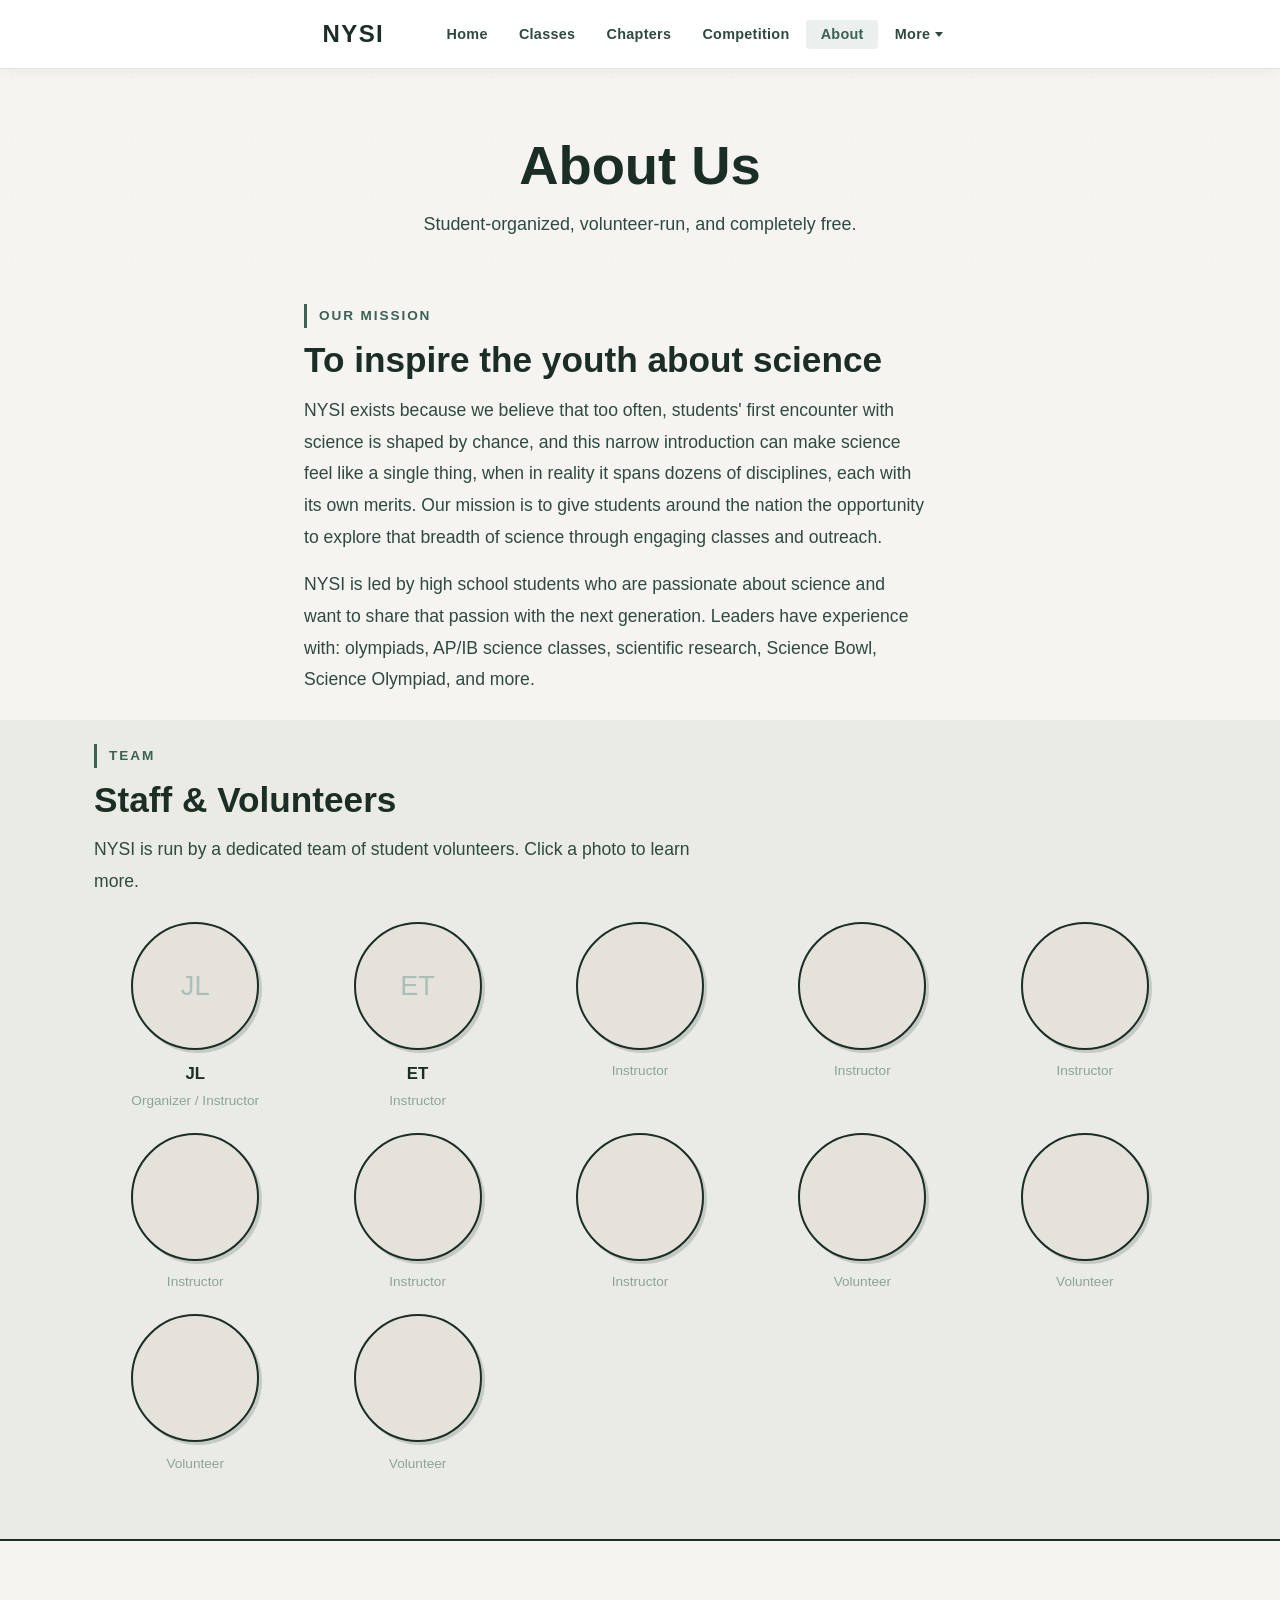
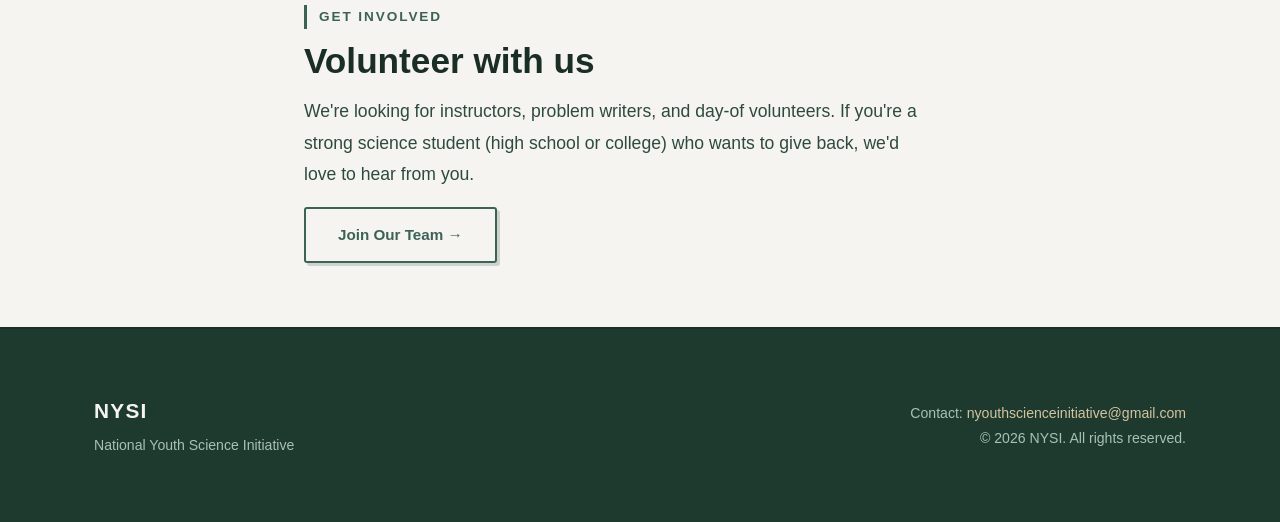
==== commit 715bbc29: "4.27 new NYSI" ====
--- a/about.html
+++ b/about.html
@@ -3,7 +3,7 @@
 <head>
     <meta charset="UTF-8">
     <meta name="viewport" content="width=device-width, initial-scale=1.0">
-    <title>About — MNYSF</title>
+    <title>About — NYSI</title>
     <link rel="stylesheet" href="styles.css">
     <link rel="stylesheet" href="https://cdn.jsdelivr.net/npm/aos@2.3.4/dist/aos.css">
     <!-- Helvetica Neue / system font stack -->
@@ -11,22 +11,28 @@
 <body>
     <nav class="navbar">
         <div class="nav-inner">
-            <a href="index.html" class="nav-logo"><span class="logo-mark">MNYSF</span></a>
+            <a href="index.html" class="nav-logo"><span class="logo-mark">NYSI</span></a>
             <button class="nav-toggle" aria-label="Toggle menu"><span></span><span></span><span></span></button>
             <ul class="nav-links">
                 <li><a href="index.html">Home</a></li>
                 <li><a href="classes.html">Classes</a></li>
+                <li><a href="chapters.html">Chapters</a></li>
                 <li><a href="competition.html">Competition</a></li>
-                <li><a href="outreach.html">Outreach</a></li>
-                <li><a href="sponsors.html">Sponsors</a></li>
                 <li><a href="about.html" class="active">About</a></li>
-                <li><a href="contact.html">Contact</a></li>
-                <li><a href="resources.html">Resources</a></li>
+                <li class="nav-dropdown">
+                    <button class="nav-dropdown-btn">More <span class="nav-dropdown-arrow"></span></button>
+                    <ul class="nav-dropdown-menu">
+                        <li><a href="outreach.html">Outreach</a></li>
+                        <li><a href="sponsors.html">Sponsors</a></li>
+                        <li><a href="contact.html">Contact</a></li>
+                        <li><a href="resources.html">Resources</a></li>
+                    </ul>
+                </li>
             </ul>
         </div>
     </nav>
 
-    <div class="page-header">
+    <div class="page-header" style="padding-bottom: 2rem;">
         <div class="hero-bg-pattern"></div>
         <div class="page-header-content">
             <h1>About Us</h1>
@@ -34,81 +40,79 @@
         </div>
     </div>
 
-    <section class="content-section">
+    <section class="content-section" style="padding-top: 2rem; padding-bottom: 1.5rem;">
         <div class="content-narrow">
             <p class="section-eyebrow">Our Mission</p>
             <h2 class="section-heading">To inspire the youth about science</h2>
-            <p class="body-text"> We are a student-led nonprofit based in Minnesota on a mission to make science more accessible to students entering high school. Too many studentes get funneled into narrow paths, shaped by which classes happened to be offered, which teacher made an impression, or which opportunities existed at their school, before they've had the chance to discover what genuinely excites them. We hope to offer our experience in a variety of science fields to give students a rich exposure to the breadth of STEM.
-            </p>
-            <p class="body-text" style="margin-top: 1rem;">Our instructors are from high schools across the Twin Cities metro, many of whom have taken a variety of advanced science courses, competed in olympiads & scientific research, Science Bowl, Science Olympiad, and more.</p>
+            <p class="body-text">NYSI exists because we believe that too often, students' first encounter with science is shaped by chance, and this narrow introduction can make science feel like a single thing, when in reality it spans dozens of disciplines, each with its own merits. Our mission is to give students around the nation the opportunity  to explore that breadth of science through engaging classes and outreach.</p>
+            <p class="body-text" style="margin-top: 1rem;">NYSI is led by high school students who are passionate about science and want to share that passion with the next generation. Leaders have experience with: olympiads, AP/IB science classes, scientific research, Science Bowl, Science Olympiad, and more.</p>
         </div>
     </section>
 
-    <section class="content-section">
+    <section class="content-section" style="padding-top: 1.5rem; border-top: none;">
         <div class="container">
             <p class="section-eyebrow">Team</p>
             <h2 class="section-heading">Staff &amp; Volunteers</h2>
-            <p class="body-text">MNYSF is run by a dedicated team of student volunteers. Photos and bios coming soon.</p>
+            <p class="body-text">NYSI is run by a dedicated team of student volunteers. Click a photo to learn more.</p>
 
             <div class="staff-grid">
-                <!-- Replace these placeholders with real staff as you confirm volunteers -->
-                <div class="staff-card">
-                    <div class="staff-photo-placeholder">JL</div>
+                <div class="staff-card" data-name="JL" data-role="Organizer / Instructor" data-bio="Bio coming soon.">
+                    <div class="staff-photo-placeholder staff-clickable">JL</div>
                     <h3>JL</h3>
                     <p>Organizer / Instructor</p>
                 </div>
-                <div class="staff-card">
-                    <div class="staff-photo-placeholder">ET</div>
+                <div class="staff-card" data-name="ET" data-role="Instructor" data-bio="Bio coming soon.">
+                    <div class="staff-photo-placeholder staff-clickable">ET</div>
                     <h3>ET</h3>
                     <p>Instructor</p>
                 </div>
-                <div class="staff-card">
-                    <div class="staff-photo-placeholder">blank</div>
-                    <h3></h3>
-                    <p>Instructor</p>
-                </div>
-                <div class="staff-card">
-                    <div class="staff-photo-placeholder">blank</div>
-                    <h3></h3>
-                    <p>Instructor</p>
-                </div>
-                <div class="staff-card">
-                    <div class="staff-photo-placeholder">blank</div>
-                    <h3></h3>
-                    <p>Instructor</p>
-                </div>
-                <div class="staff-card">
-                    <div class="staff-photo-placeholder">blank</div>
-                    <h3></h3>
-                    <p>Instructor</p>
-                </div>
-                <div class="staff-card">
-                    <div class="staff-photo-placeholder">blank</div>
-                    <h3></h3>
-                    <p>Instructor</p>
-                </div>
-                <div class="staff-card">
-                    <div class="staff-photo-placeholder">blank</div>
-                    <h3></h3>
-                    <p>Instructor</p>
-                </div>
-                <div class="staff-card">
-                    <div class="staff-photo-placeholder">blank</div>
-                    <h3></h3>
-                    <p>Volunteer</p>
-                </div>
-                <div class="staff-card">
-                    <div class="staff-photo-placeholder">blank</div>
-                    <h3></h3>
-                    <p>Volunteer</p>
-                </div>
-                <div class="staff-card">
-                    <div class="staff-photo-placeholder">blank</div>
-                    <h3></h3>
-                    <p>Volunteer</p>
-                </div>
-                <div class="staff-card">
-                    <div class="staff-photo-placeholder">blan</div>
+                <div class="staff-card" data-name="" data-role="Instructor" data-bio="Bio coming soon.">
+                    <div class="staff-photo-placeholder staff-clickable"></div>
+                    <h3></h3>
+                    <p>Instructor</p>
+                </div>
+                <div class="staff-card" data-name="" data-role="Instructor" data-bio="Bio coming soon.">
+                    <div class="staff-photo-placeholder staff-clickable"></div>
+                    <h3></h3>
+                    <p>Instructor</p>
+                </div>
+                <div class="staff-card" data-name="" data-role="Instructor" data-bio="Bio coming soon.">
+                    <div class="staff-photo-placeholder staff-clickable"></div>
+                    <h3></h3>
+                    <p>Instructor</p>
+                </div>
+                <div class="staff-card" data-name="" data-role="Instructor" data-bio="Bio coming soon.">
+                    <div class="staff-photo-placeholder staff-clickable"></div>
+                    <h3></h3>
+                    <p>Instructor</p>
+                </div>
+                <div class="staff-card" data-name="" data-role="Instructor" data-bio="Bio coming soon.">
+                    <div class="staff-photo-placeholder staff-clickable"></div>
+                    <h3></h3>
+                    <p>Instructor</p>
+                </div>
+                <div class="staff-card" data-name="" data-role="Instructor" data-bio="Bio coming soon.">
+                    <div class="staff-photo-placeholder staff-clickable"></div>
+                    <h3></h3>
+                    <p>Instructor</p>
+                </div>
+                <div class="staff-card" data-name="" data-role="Volunteer" data-bio="Bio coming soon.">
+                    <div class="staff-photo-placeholder staff-clickable"></div>
+                    <h3></h3>
+                    <p>Volunteer</p>
+                </div>
+                <div class="staff-card" data-name="" data-role="Volunteer" data-bio="Bio coming soon.">
+                    <div class="staff-photo-placeholder staff-clickable"></div>
+                    <h3></h3>
+                    <p>Volunteer</p>
+                </div>
+                <div class="staff-card" data-name="" data-role="Volunteer" data-bio="Bio coming soon.">
+                    <div class="staff-photo-placeholder staff-clickable"></div>
+                    <h3></h3>
+                    <p>Volunteer</p>
+                </div>
+                <div class="staff-card" data-name="" data-role="Volunteer" data-bio="Bio coming soon.">
+                    <div class="staff-photo-placeholder staff-clickable"></div>
                     <h3></h3>
                     <p>Volunteer</p>
                 </div>
@@ -128,16 +132,82 @@
     <footer class="footer">
         <div class="container footer-inner">
             <div class="footer-left">
-                <span class="logo-mark">MNYSF</span>
-                <p>Minnesota Youth Science Forum</p>
+                <span class="logo-mark">NYSI</span>
+                <p>National Youth Science Initiative</p>
             </div>
             <div class="footer-right">
-                <p>Contact: <a href="mailto:mnyouthscienceforum@gmail.com">mnyouthscienceforum@gmail.com</a></p>
-                <p>&copy; 2026 MNYSF. All rights reserved.</p>
+                <p>Contact: <a href="mailto:nyouthscienceinitiative@gmail.com">nyouthscienceinitiative@gmail.com</a></p>
+                <p>&copy; 2026 NYSI. All rights reserved.</p>
             </div>
         </div>
     </footer>
+    <!-- Bio Modal -->
+    <div id="bio-modal" class="bio-modal" hidden aria-modal="true" role="dialog">
+        <div class="bio-modal-backdrop"></div>
+        <div class="bio-modal-panel">
+            <button class="bio-modal-close" aria-label="Close">&times;</button>
+            <div class="bio-modal-photo-wrap"></div>
+            <div class="bio-modal-body">
+                <h3 class="bio-modal-name"></h3>
+                <p class="bio-modal-role"></p>
+                <p class="bio-modal-bio"></p>
+            </div>
+        </div>
+    </div>
+
     <script src="https://cdn.jsdelivr.net/npm/aos@2.3.4/dist/aos.js"></script>
     <script src="main.js"></script>
+    <script>
+        (function () {
+            const modal = document.getElementById('bio-modal');
+            const backdrop = modal.querySelector('.bio-modal-backdrop');
+            const closeBtn = modal.querySelector('.bio-modal-close');
+            const photoWrap = modal.querySelector('.bio-modal-photo-wrap');
+            const nameEl = modal.querySelector('.bio-modal-name');
+            const roleEl = modal.querySelector('.bio-modal-role');
+            const bioEl = modal.querySelector('.bio-modal-bio');
+
+            function openModal(card) {
+                const name = card.dataset.name || '';
+                const role = card.dataset.role || '';
+                const bio  = card.dataset.bio  || '';
+                const photoEl = card.querySelector('.staff-photo');
+                const placeholderEl = card.querySelector('.staff-photo-placeholder');
+
+                photoWrap.innerHTML = '';
+                if (photoEl) {
+                    const img = document.createElement('img');
+                    img.src = photoEl.src;
+                    img.alt = name;
+                    img.className = 'bio-modal-img';
+                    photoWrap.appendChild(img);
+                } else if (placeholderEl) {
+                    const ph = document.createElement('div');
+                    ph.className = 'bio-modal-placeholder';
+                    ph.textContent = placeholderEl.textContent;
+                    photoWrap.appendChild(ph);
+                }
+
+                nameEl.textContent = name;
+                roleEl.textContent = role;
+                bioEl.textContent  = bio;
+                modal.hidden = false;
+                document.body.style.overflow = 'hidden';
+            }
+
+            function closeModal() {
+                modal.hidden = true;
+                document.body.style.overflow = '';
+            }
+
+            document.querySelectorAll('.staff-clickable').forEach(el => {
+                el.addEventListener('click', () => openModal(el.closest('.staff-card')));
+            });
+
+            backdrop.addEventListener('click', closeModal);
+            closeBtn.addEventListener('click', closeModal);
+            document.addEventListener('keydown', e => { if (e.key === 'Escape') closeModal(); });
+        })();
+    </script>
 </body>
 </html>
--- a/styles.css
+++ b/styles.css
@@ -195,6 +195,88 @@
     background: rgba(59, 98, 85, 0.1);
 }
 
+/* ---- More dropdown ---- */
+.nav-dropdown {
+    position: relative;
+}
+
+.nav-dropdown-btn {
+    font-family: var(--font-ui);
+    font-weight: 600;
+    font-size: 0.9rem;
+    color: var(--espresso-l);
+    padding: 0.4rem 0.9rem;
+    border-radius: var(--radius);
+    transition: all var(--transition);
+    letter-spacing: 0.02em;
+    background: none;
+    border: none;
+    cursor: pointer;
+    display: flex;
+    align-items: center;
+    gap: 0.3rem;
+}
+
+.nav-dropdown-btn:hover,
+.nav-dropdown-btn.active {
+    color: var(--terracotta);
+    background: rgba(59, 98, 85, 0.1);
+}
+
+.nav-dropdown-arrow {
+    display: inline-block;
+    width: 0;
+    height: 0;
+    border-left: 4px solid transparent;
+    border-right: 4px solid transparent;
+    border-top: 5px solid currentColor;
+    transition: transform 0.2s ease;
+    margin-top: 1px;
+}
+
+.nav-dropdown.open .nav-dropdown-arrow {
+    transform: rotate(180deg);
+}
+
+.nav-dropdown-menu {
+    display: none;
+    position: absolute;
+    top: calc(100% + 6px);
+    right: 0;
+    background: #fff;
+    border: 1.5px solid rgba(30, 58, 47, 0.12);
+    border-radius: var(--radius);
+    box-shadow: 0 8px 20px rgba(30, 58, 47, 0.12);
+    min-width: 150px;
+    padding: 0.35rem;
+    flex-direction: column;
+    z-index: 200;
+    list-style: none;
+}
+
+.nav-dropdown.open .nav-dropdown-menu {
+    display: flex;
+}
+
+.nav-dropdown-menu a {
+    display: block;
+    padding: 0.4rem 0.85rem;
+    font-family: var(--font-ui);
+    font-weight: 600;
+    font-size: 0.88rem;
+    color: var(--espresso-l);
+    border-radius: var(--radius);
+    transition: all var(--transition);
+    letter-spacing: 0.02em;
+    white-space: nowrap;
+}
+
+.nav-dropdown-menu a:hover,
+.nav-dropdown-menu a.active {
+    color: var(--terracotta);
+    background: rgba(59, 98, 85, 0.1);
+}
+
 .nav-toggle { display: none; background: none; border: none; cursor: pointer; padding: 0.5rem; }
 .nav-toggle span {
     display: block;
@@ -615,40 +697,150 @@
 /* ---- Staff Grid ---- */
 .staff-grid {
     display: grid;
-    grid-template-columns: repeat(auto-fill, minmax(180px, 1fr));
-    gap: 2rem;
-    margin-top: 2rem;
+    grid-template-columns: repeat(5, 1fr);
+    gap: 1.25rem;
+    margin-top: 1.5rem;
 }
 
 .staff-card {
     text-align: center;
+    padding: 0 0.5rem;
 }
 
 .staff-photo {
-    width: 120px;
-    height: 120px;
-    border-radius: var(--radius);
+    width: 128px;
+    height: 128px;
+    border-radius: 50%;
     object-fit: cover;
-    margin: 0 auto 0.75rem;
+    margin: 0 auto 0.6rem;
     border: 2px solid var(--ink);
     background: var(--cream-dark);
     box-shadow: var(--shadow-brutal-sm);
 }
 
 .staff-photo-placeholder {
-    width: 120px;
-    height: 120px;
-    border-radius: var(--radius);
-    margin: 0 auto 0.75rem;
+    width: 128px;
+    height: 128px;
+    border-radius: 50%;
+    margin: 0 auto 0.6rem;
     background: var(--cream-dark);
     display: flex;
     align-items: center;
     justify-content: center;
     font-family: var(--font-display);
-    font-size: 1.8rem;
+    font-size: 1.7rem;
     color: var(--warm-gray-l);
     border: 2px solid var(--ink);
     box-shadow: var(--shadow-brutal-sm);
+}
+
+.staff-clickable {
+    cursor: pointer;
+    transition: transform 0.15s ease, box-shadow 0.15s ease;
+}
+.staff-clickable:hover {
+    transform: translateY(-3px);
+    box-shadow: 4px 6px 0 var(--ink);
+}
+
+/* ---- Bio Modal ---- */
+.bio-modal {
+    position: fixed;
+    inset: 0;
+    z-index: 1000;
+    display: flex;
+    align-items: center;
+    justify-content: center;
+    padding: 1.5rem;
+}
+.bio-modal[hidden] { display: none; }
+
+.bio-modal-backdrop {
+    position: absolute;
+    inset: 0;
+    background: rgba(0,0,0,0.55);
+    backdrop-filter: blur(3px);
+}
+
+.bio-modal-panel {
+    position: relative;
+    background: var(--cream);
+    border: 2px solid var(--ink);
+    box-shadow: 6px 6px 0 var(--ink);
+    border-radius: var(--radius);
+    max-width: 480px;
+    width: 100%;
+    padding: 2rem;
+    display: flex;
+    flex-direction: column;
+    align-items: center;
+    gap: 1rem;
+    max-height: 90vh;
+    overflow-y: auto;
+}
+
+.bio-modal-close {
+    position: absolute;
+    top: 0.75rem;
+    right: 0.85rem;
+    background: none;
+    border: none;
+    font-size: 1.5rem;
+    cursor: pointer;
+    color: var(--ink);
+    line-height: 1;
+}
+.bio-modal-close:hover { opacity: 0.6; }
+
+.bio-modal-img {
+    width: 160px;
+    height: 160px;
+    border-radius: 50%;
+    object-fit: cover;
+    border: 2px solid var(--ink);
+    box-shadow: var(--shadow-brutal-sm);
+}
+
+.bio-modal-placeholder {
+    width: 160px;
+    height: 160px;
+    border-radius: 50%;
+    background: var(--cream-dark);
+    display: flex;
+    align-items: center;
+    justify-content: center;
+    font-family: var(--font-display);
+    font-size: 2.8rem;
+    color: var(--warm-gray-l);
+    border: 2px solid var(--ink);
+    box-shadow: var(--shadow-brutal-sm);
+}
+
+.bio-modal-body {
+    text-align: center;
+}
+
+.bio-modal-name {
+    font-family: var(--font-display);
+    font-weight: 700;
+    font-size: 1.25rem;
+    color: var(--ink);
+    margin-bottom: 0.25rem;
+}
+
+.bio-modal-role {
+    font-family: var(--font-ui);
+    font-size: 0.9rem;
+    color: var(--warm-gray);
+    margin-bottom: 0.75rem;
+}
+
+.bio-modal-bio {
+    font-family: var(--font-ui);
+    font-size: 0.95rem;
+    color: var(--ink);
+    line-height: 1.65;
+    text-align: left;
 }
 
 .staff-card h3 {
@@ -1134,6 +1326,17 @@
 
     .nav-toggle { display: block; }
 
+    .nav-dropdown-menu {
+        position: static;
+        display: flex;
+        box-shadow: none;
+        border: none;
+        padding: 0 0 0 0.75rem;
+        min-width: unset;
+    }
+
+    .nav-dropdown-btn { display: none; }
+
     .two-col, .two-col.reverse {
         grid-template-columns: 1fr;
         direction: ltr;
@@ -1147,7 +1350,7 @@
 
     .track-grid { grid-template-columns: 1fr 1fr; }
 
-    .staff-grid { grid-template-columns: repeat(auto-fill, minmax(140px, 1fr)); }
+    .staff-grid { grid-template-columns: repeat(3, 1fr); }
 
     .contact-info-grid { grid-template-columns: 1fr; }
 
@@ -1159,6 +1362,7 @@
 
 @media (max-width: 480px) {
     .track-grid { grid-template-columns: 1fr; }
+    .staff-grid { grid-template-columns: repeat(2, 1fr); }
 }
 
 /* ---- Animations ---- */
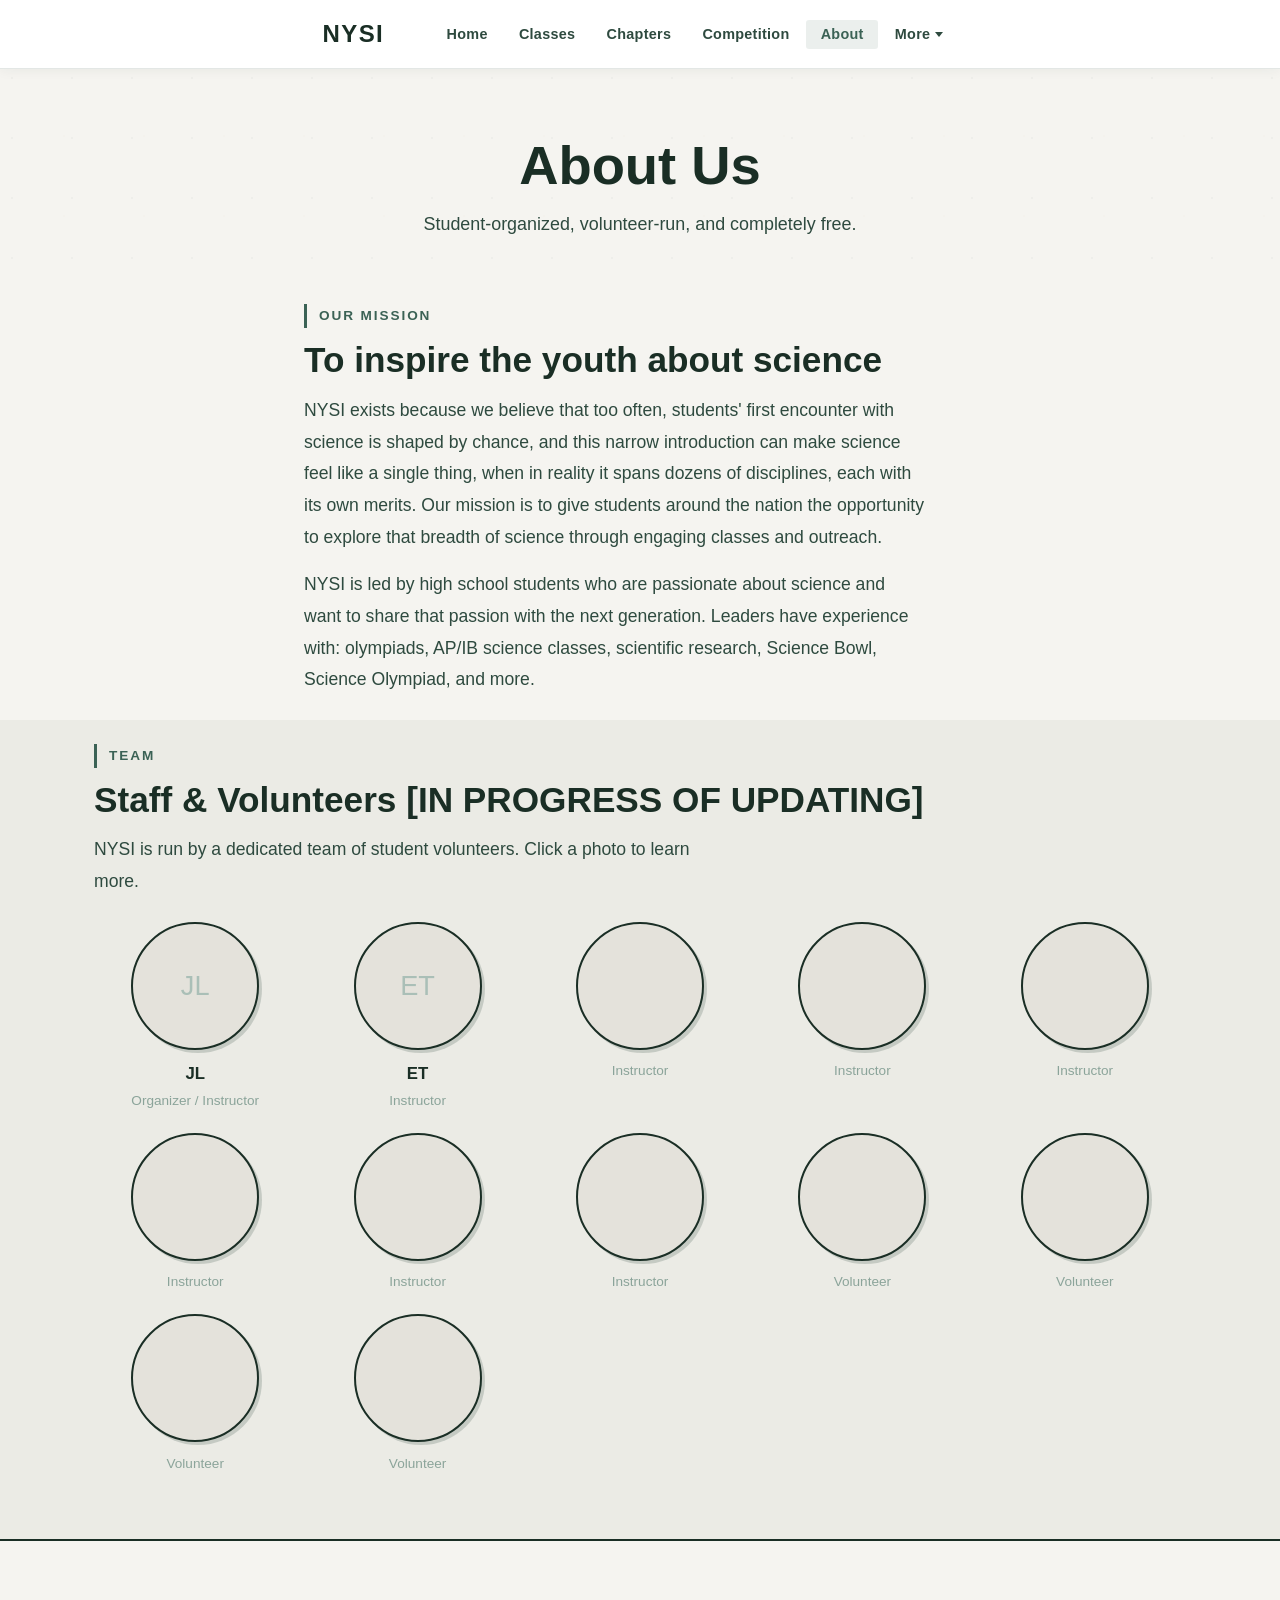
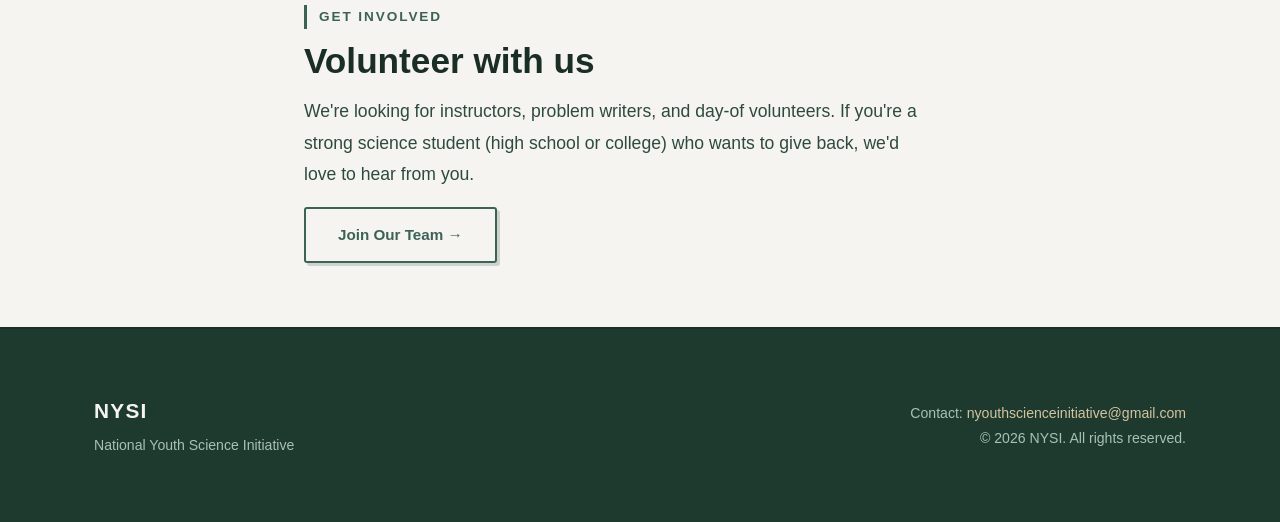
==== commit f43acc27: "small 5.1" ====
--- a/about.html
+++ b/about.html
@@ -52,7 +52,7 @@
     <section class="content-section" style="padding-top: 1.5rem; border-top: none;">
         <div class="container">
             <p class="section-eyebrow">Team</p>
-            <h2 class="section-heading">Staff &amp; Volunteers</h2>
+            <h2 class="section-heading">Staff &amp; Volunteers [IN PROGRESS OF UPDATING]</h2>
             <p class="body-text">NYSI is run by a dedicated team of student volunteers. Click a photo to learn more.</p>
 
             <div class="staff-grid">
--- a/styles.css
+++ b/styles.css
@@ -383,7 +383,7 @@
     gap: 1rem;
     justify-content: flex-start;
     flex-wrap: wrap;
-    margin-bottom: 3rem;
+    margin-bottom: 0.75rem;
 }
 
 .hero-dates {
@@ -1291,6 +1291,93 @@
     transform: translateY(-50%);
 }
 
+/* ---- Hero Buttons (unified) ---- */
+.btn-hero {
+    background: #2E3D2F;
+    color: #fff;
+    border-color: #1A2A1B;
+    box-shadow: 3px 3px 0 #1A2A1B;
+}
+.btn-hero:hover {
+    background: #1A2A1B;
+    color: #fff;
+    transform: translate(-2px, -2px);
+    box-shadow: 5px 5px 0 #1A2A1B;
+}
+
+/* ---- Summer Schedule Button (hero) ---- */
+.btn-schedule {
+    display: inline-block;
+    font-family: var(--font-ui);
+    font-weight: 700;
+    font-size: 0.95rem;
+    padding: 0.8rem 1.75rem;
+    border-radius: var(--radius);
+    background: var(--gold);
+    color: var(--ink);
+    border: 2px solid var(--ink);
+    box-shadow: var(--shadow-brutal-sm);
+    transition: all var(--transition);
+    cursor: pointer;
+    letter-spacing: 0.01em;
+}
+.btn-schedule:hover {
+    background: #fff;
+    color: var(--ink);
+    transform: translate(-2px, -2px);
+    box-shadow: var(--shadow-brutal-hover);
+}
+
+/* ---- Schedule Date Cards (classes page) ---- */
+.schedule-date-row {
+    display: flex;
+    gap: 1.5rem;
+    margin-top: 2rem;
+    flex-wrap: wrap;
+}
+
+.schedule-date-card {
+    background: var(--espresso);
+    border: 2.5px solid var(--ink);
+    border-radius: var(--radius);
+    padding: 1.75rem 2.5rem;
+    display: flex;
+    flex-direction: column;
+    align-items: center;
+    box-shadow: var(--shadow-brutal);
+    min-width: 220px;
+}
+
+.schedule-date-label {
+    font-family: var(--font-ui);
+    font-size: 0.8rem;
+    font-weight: 700;
+    text-transform: uppercase;
+    letter-spacing: 0.14em;
+    color: var(--gold);
+    margin-bottom: 0.4rem;
+}
+
+.schedule-date-value {
+    font-family: var(--font-display);
+    font-weight: 700;
+    font-size: 1.6rem;
+    color: #fff;
+    line-height: 1.2;
+}
+
+.schedule-date-note {
+    font-family: var(--font-ui);
+    font-size: 0.8rem;
+    font-weight: 500;
+    color: var(--warm-gray-l);
+}
+
+@media (max-width: 600px) {
+    .schedule-date-row { flex-direction: column; }
+    .btn-schedule { font-size: 1rem; padding: 0.95rem 2rem; }
+}
+
 /* ---- Responsive ---- */
 @media (max-width: 900px) {
     .class-tracks-grid {
